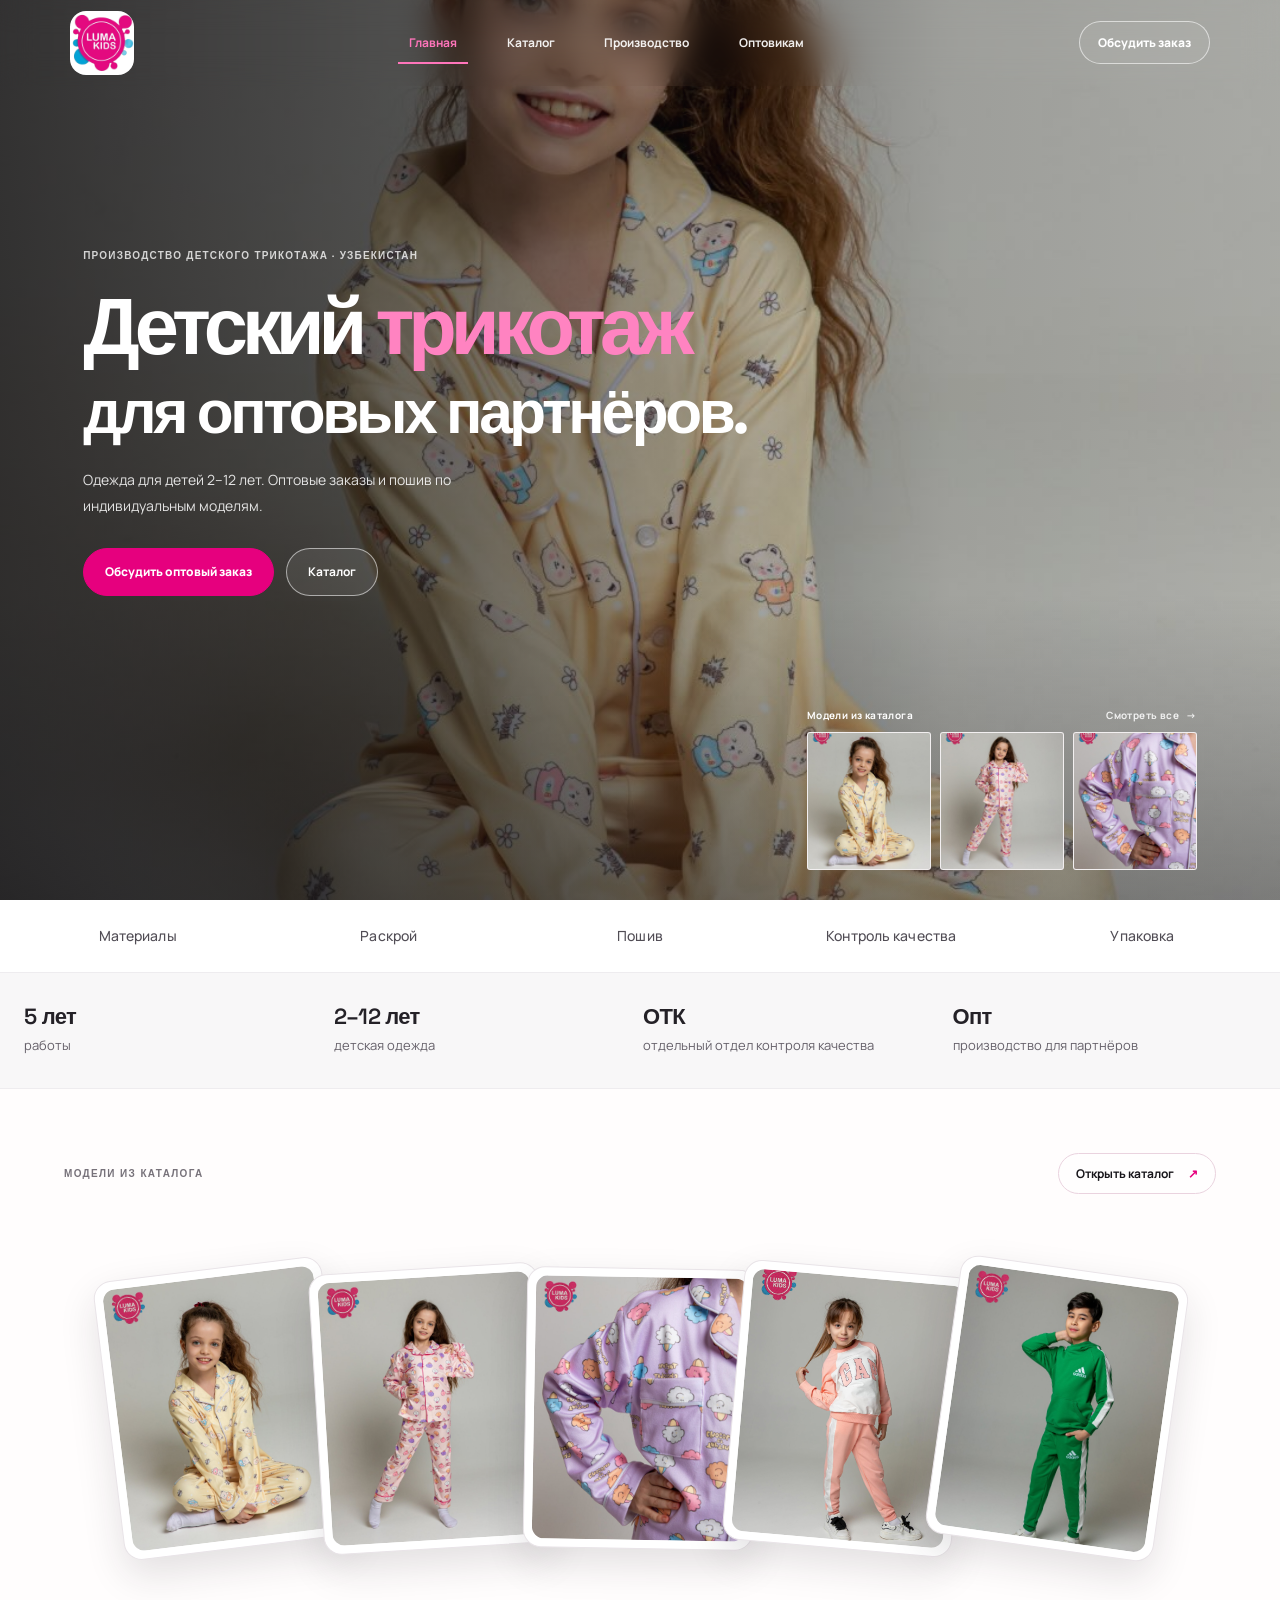
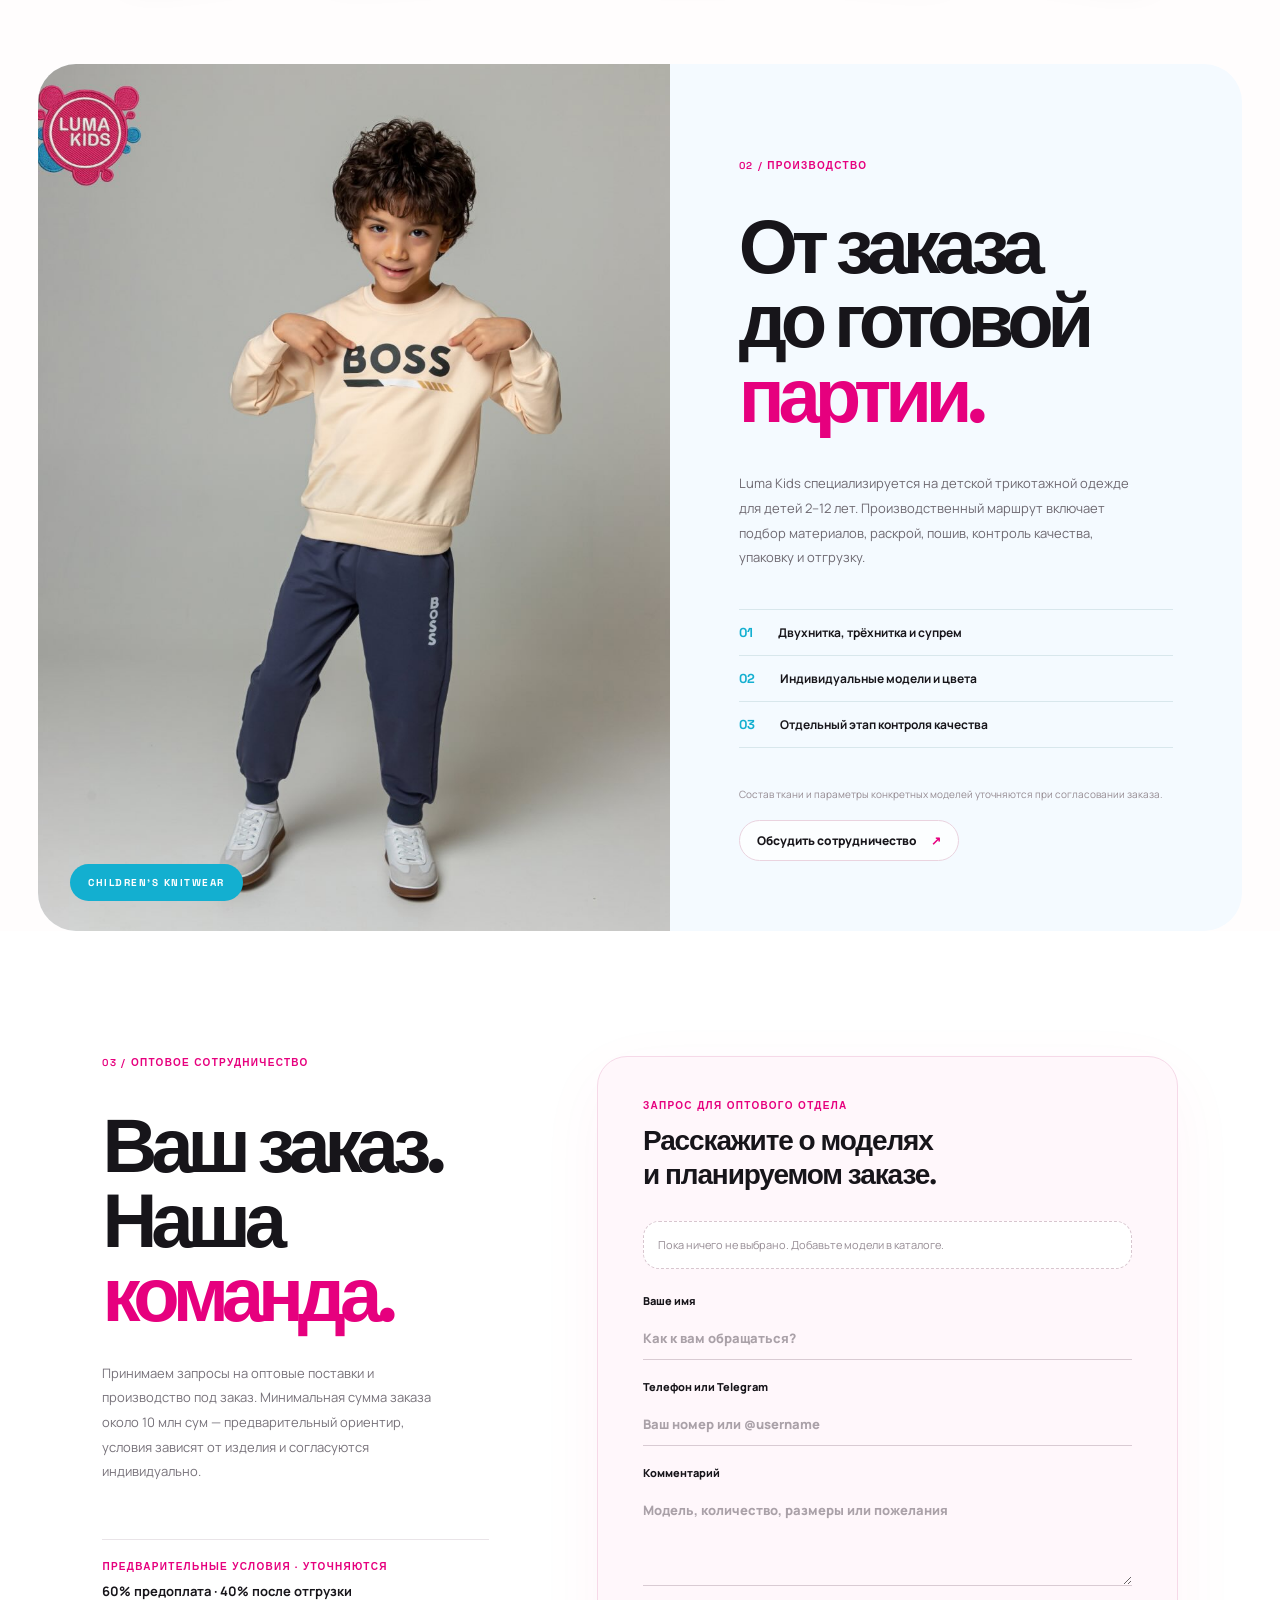
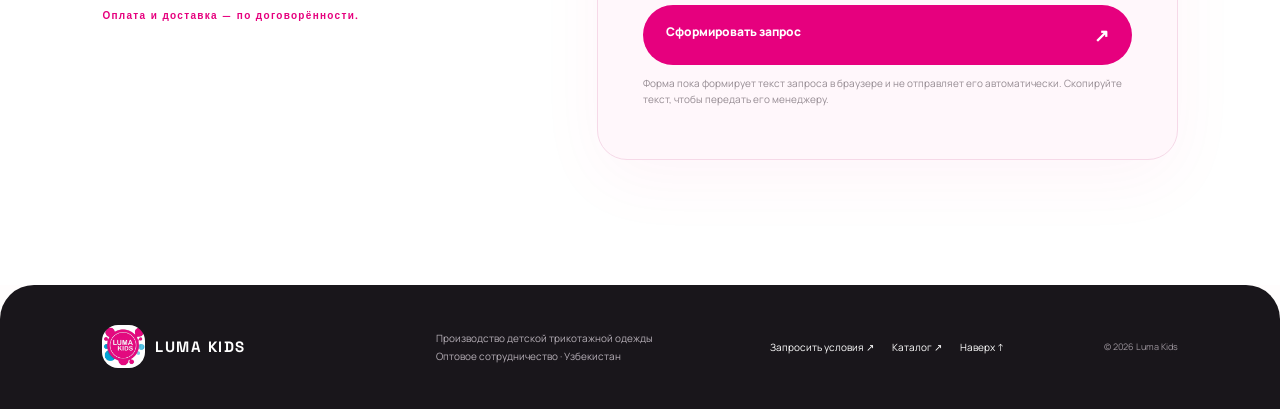
==== index.html @ 67473800 "commit" ====
<!doctype html>
<html lang="ru">
<head>
  <meta charset="utf-8">
  <meta name="viewport" content="width=device-width, initial-scale=1">
  <meta name="theme-color" content="#e6007e">
  <meta name="description" content="Luma Kids — производство детской трикотажной одежды для оптовых партнёров. Индивидуальные модели и цвета, каталог и запрос на сотрудничество.">
  <title>Luma Kids — производство детского трикотажа</title>
  <link rel="preconnect" href="https://fonts.googleapis.com"><link rel="preconnect" href="https://fonts.gstatic.com" crossorigin>
  <link href="https://fonts.googleapis.com/css2?family=Manrope:wght@400;500;600;700;800&family=Space+Grotesk:wght@400;500;600;700&display=swap" rel="stylesheet"><link rel="stylesheet" href="./css/styles.css">
</head>
<body class="home-page">
  <div class="scroll-progress" aria-hidden="true"></div>
  <header class="masthead" id="top"><a class="brand" href="#top"><img src="./public/images/logo.JPG" alt="Luma Kids"></a><nav class="nav" id="nav"><a href="./index.html" aria-current="page">Главная</a><a href="./catalog.html">Каталог</a><a href="#studio">Производство</a><a href="#wholesale">Оптовикам</a></nav><a class="header-cta" href="#wholesale">Обсудить заказ</a><button class="menu-toggle" aria-label="Открыть меню" aria-expanded="false"><i></i><i></i></button></header>
  <main>
    <section class="hero hero-fullscreen"><img class="hero-video-poster" src="./public/images/17861036598580539.jpg" alt="" aria-hidden="true"><video class="hero-video" muted loop playsinline preload="none" poster="./public/images/17861036598580539.jpg" aria-hidden="true" tabindex="-1"><source src="./public/videos/6460117-sd_960_540_25fps.mp4" type="video/mp4"></video><div class="hero-scrim" aria-hidden="true"></div><div class="hero-content"><div class="hero-copy"><p class="overline">ПРОИЗВОДСТВО ДЕТСКОГО ТРИКОТАЖА · УЗБЕКИСТАН</p><h1>Детский <em>трикотаж</em><br><span>для оптовых партнёров.</span></h1><p class="hero-description">Одежда для детей 2–12 лет. Оптовые заказы и пошив по индивидуальным моделям.</p><div class="hero-actions"><a class="hero-primary" href="#wholesale">Обсудить оптовый заказ</a><a class="hero-secondary" href="./catalog.html">Каталог</a></div></div><div class="hero-catalog-preview"><div class="hero-preview-heading"><span>Модели из каталога</span><a href="./catalog.html">Смотреть все <span aria-hidden="true">→</span></a></div><div class="hero-preview-images"><a href="./catalog.html" aria-label="Перейти в каталог моделей"><img src="./public/images/17861036598580539.jpg" alt="Детская пижама светлого цвета" fetchpriority="high" decoding="async"></a><a href="./catalog.html" aria-label="Перейти в каталог моделей"><img src="./public/images/17872721088487035.jpg" alt="Детская пижама розового цвета" loading="eager" decoding="async"></a><a href="./catalog.html" aria-label="Перейти в каталог моделей"><img src="./public/images/17860733421585008.jpg" alt="Детская одежда с цветным принтом" loading="eager" decoding="async"></a></div></div></div></section>
    <section class="process-strip" aria-label="Этапы производства"><div class="process-strip-inner"><span>Материалы</span><span>Раскрой</span><span>Пошив</span><span>Контроль качества</span><span>Упаковка</span></div></section>
    <section class="trust-strip" aria-label="О Luma Kids"><div class="trust-strip-inner"><div><strong>5 лет</strong><span>работы</span></div><div><strong>2–12 лет</strong><span>детская одежда</span></div><div><strong>ОТК</strong><span>отдельный отдел контроля качества</span></div><div><strong>Опт</strong><span>производство для партнёров</span></div></div></section>
    <section class="featured section featured-cards" id="featured" aria-label="Модели из каталога">
      <div class="featured-cards-header"><p class="eyebrow">МОДЕЛИ ИЗ КАТАЛОГА</p><a class="featured-catalog-link" href="./catalog.html">Открыть каталог <span aria-hidden="true">↗</span></a></div>
      <div class="featured-cards-stage" id="featuredCards"></div>
    </section>
    <section class="studio" id="studio"><div class="studio-image"><img src="./public/images/17855690934636164.jpg" alt="Пример детской одежды"><span>CHILDREN’S KNITWEAR</span></div><div class="studio-copy"><p class="eyebrow">02 / ПРОИЗВОДСТВО</p><h2>От заказа<br>до готовой<br><em>партии.</em></h2><p class="studio-text">Luma Kids специализируется на детской трикотажной одежде для детей 2–12 лет. Производственный маршрут включает подбор материалов, раскрой, пошив, контроль качества, упаковку и отгрузку.</p><div class="studio-points"><div><b>01</b><span>Двухнитка, трёхнитка и супрем</span></div><div><b>02</b><span>Индивидуальные модели и цвета</span></div><div><b>03</b><span>Отдельный этап контроля качества</span></div></div><p class="form-note">Состав ткани и параметры конкретных моделей уточняются при согласовании заказа.</p><a class="text-link" href="#wholesale">Обсудить сотрудничество <span>↗</span></a></div></section>
    <section class="wholesale section" id="wholesale"><div class="wholesale-intro"><p class="eyebrow">03 / ОПТОВОЕ СОТРУДНИЧЕСТВО</p><h2>Ваш заказ.<br>Наша<br><em>команда.</em></h2><p>Принимаем запросы на оптовые поставки и производство под заказ. Минимальная сумма заказа около 10 млн сум — предварительный ориентир, условия зависят от изделия и согласуются индивидуально.</p><div class="contact-note"><span>ПРЕДВАРИТЕЛЬНЫЕ УСЛОВИЯ · УТОЧНЯЮТСЯ</span><b>60% предоплата · 40% после отгрузки</b><span>Оплата и доставка — по договорённости.</span></div></div><form class="lead-form" id="leadForm"><div class="form-heading"><span>ЗАПРОС ДЛЯ ОПТОВОГО ОТДЕЛА</span><b>Расскажите о моделях<br>и планируемом заказе.</b></div><div class="selected-models" id="selectedModels"><p>Пока ничего не выбрано. Добавьте модели в каталоге.</p></div><label>Ваше имя<input name="name" placeholder="Как к вам обращаться?" required></label><label>Телефон или Telegram<input name="contact" placeholder="Ваш номер или @username" required></label><label>Комментарий<textarea name="message" rows="4" placeholder="Модель, количество, размеры или пожелания"></textarea></label><button class="submit-btn" type="submit">Сформировать запрос <span>↗</span></button><p class="form-note">Форма пока формирует текст запроса в браузере и не отправляет его автоматически. Скопируйте текст, чтобы передать его менеджеру.</p><div class="form-result" id="formResult" hidden></div></form></section>
  </main>
  <footer class="footer"><a class="footer-brand" href="#top"><img src="./public/images/logo.JPG" alt=""> LUMA KIDS</a><p>Производство детской трикотажной одежды<br>Оптовое сотрудничество · Узбекистан</p><div class="footer-links"><a href="#wholesale">Запросить условия ↗</a><a href="./catalog.html">Каталог ↗</a><a href="#top">Наверх ↑</a></div><small>© <span id="year"></span> Luma Kids</small></footer>
  <dialog class="product-dialog" id="productDialog"><button class="dialog-close" type="button" aria-label="Закрыть">×</button><div id="dialogContent"></div></dialog>
  <script src="./js/app.js"></script>
</body>
</html>
---- css/styles.css ----
@import url('https://fonts.googleapis.com/css2?family=Manrope:wght@400;500;600;700;800&family=Space+Grotesk:wght@400;500;600;700&display=swap');
:root{--pink:#e6007e;--pink-soft:#ffe5f2;--blue:#13afd0;--blue-soft:#dff7fc;--ink:#17151a;--paper:#fffdfd;--muted:#77727a;--line:#e9e4e8;--display:'Space Grotesk',sans-serif;--body:'Manrope',sans-serif}
*{box-sizing:border-box}html{scroll-behavior:smooth;scroll-padding-top:90px}body{margin:0;background:var(--paper);color:var(--ink);font-family:var(--body);-webkit-font-smoothing:antialiased}a{color:inherit;text-decoration:none}img{display:block;width:100%;height:100%;object-fit:cover}button,input,select,textarea{font:inherit}.masthead{height:86px;padding:0 5.5%;display:flex;align-items:center;justify-content:space-between;border-bottom:1px solid var(--line);gap:26px;background:#fff;position:relative;z-index:10}.brand img{width:70px;height:70px;object-fit:contain}.masthead-note,.eyebrow,.overline,.hero-index,.collection-foot,.form-heading>span,.contact-note span{font:600 10px var(--display);letter-spacing:.13em}.masthead-note{color:var(--muted)}.nav{display:flex;gap:30px;font-size:12px;font-weight:700}.nav a:hover,.footer-links a:hover{color:var(--pink)}.header-cta{font-size:12px;font-weight:800;border-bottom:2px solid var(--pink);padding:12px 0}.header-cta span{color:var(--pink);margin-left:16px}.menu-toggle{display:none;background:none;border:0}.hero{min-height:660px;display:grid;grid-template-columns:.9fr 1.1fr;padding-left:8%;overflow:hidden;background:linear-gradient(110deg,#fff 0 52%,#fff3f9 52%)}.hero-copy{padding:76px 30px 36px 0;display:flex;flex-direction:column;justify-content:center;position:relative;z-index:1}.overline{color:var(--muted);display:flex;align-items:center;gap:10px}.overline span{width:8px;height:8px;background:var(--blue);border-radius:50%}.hero h1{font:700 clamp(54px,6.5vw,94px)/.94 var(--display);letter-spacing:-.085em;margin:35px 0 30px}.hero h1 em,.collection-heading h2 em,.studio-copy h2 em,.wholesale-intro h2 em{font-style:normal;color:var(--pink)}.pink-dot{color:var(--blue)}.hero-bottom{display:flex;align-items:center;gap:30px;max-width:400px}.hero-bottom p{font-size:14px;line-height:1.8;color:#66606a;margin:0}.round-link{width:48px;height:48px;flex:0 0 48px;border-radius:50%;background:var(--blue);color:white;display:grid;place-items:center;font-size:24px}.hero-index{margin-top:58px;display:flex;gap:15px;align-items:center;color:#969099}.hero-index b{font:700 24px var(--display);color:var(--pink)}.hero-visual{position:relative;min-height:660px;background:var(--pink-soft)}.hero-photo{position:absolute;overflow:hidden}.main-photo{inset:0 12% 0 10%;clip-path:polygon(10% 0,100% 0,100% 100%,0 100%,0 16%)}.main-photo img{object-position:center}.small-photo{width:34%;height:39%;right:0;bottom:8%;border:9px solid white;box-shadow:0 16px 45px #7e456222}.small-photo img{object-position:center}.blue-stamp{position:absolute;top:10%;left:0;width:122px;height:122px;border-radius:50%;background:var(--blue);color:white;display:flex;flex-direction:column;align-items:center;justify-content:center;transform:rotate(-12deg);box-shadow:0 10px 30px #0e9bb52b}.blue-stamp span{font:700 9px var(--display);letter-spacing:.1em;text-align:center}.blue-stamp b{font:700 25px var(--display);margin-top:4px}.vertical-note{position:absolute;right:4%;top:10%;writing-mode:vertical-rl;font:600 9px var(--display);letter-spacing:.2em;color:#9a7187}.ticker{overflow:hidden;background:var(--pink);color:white;padding:17px 0;white-space:nowrap}.ticker div{font:700 12px var(--display);letter-spacing:.18em;text-align:center}.ticker b{color:#8eeaff;margin:0 30px}.section{padding:115px 8%}.section-top{display:flex;justify-content:space-between;align-items:start}.eyebrow{color:var(--pink);margin:0}.section-aside{font-size:12px;line-height:1.7;color:var(--muted);margin:0}.collection-heading{display:flex;justify-content:space-between;align-items:end;margin:42px 0 45px}.collection-heading h2,.studio-copy h2,.wholesale-intro h2{font:700 clamp(48px,6vw,76px)/.98 var(--display);letter-spacing:-.08em;margin:0}.collection-heading>p{max-width:290px;font-size:13px;line-height:1.8;color:var(--muted);margin:0 8% 5px 20px}.product-grid{display:grid;grid-template-columns:repeat(3,1fr);gap:18px}.product-card{position:relative;min-width:0}.product-image{height:390px;background:#f5edf2;overflow:hidden;position:relative}.product-card:nth-child(3n+2) .product-image{background:var(--blue-soft)}.product-card:nth-child(3n) .product-image{background:var(--pink-soft)}.product-image img{transition:transform .7s cubic-bezier(.2,.7,.2,1)}.product-card:hover .product-image img{transform:scale(1.045)}.product-number{position:absolute;top:14px;left:15px;background:white;padding:7px 10px;font:700 10px var(--display)}.product-title{display:flex;justify-content:space-between;align-items:center;padding:15px 0;border-bottom:1px solid var(--line);font-size:13px;font-weight:700}.product-title span{color:var(--pink);font-size:18px}.collection-foot{display:flex;justify-content:space-between;align-items:center;color:#8c858d;margin-top:30px}.collection-foot a{color:var(--ink);border-bottom:1px solid var(--pink);padding-bottom:7px}.collection-foot b{color:var(--pink);margin-left:15px}.studio{display:grid;grid-template-columns:1.05fr .95fr;background:#f4faff;min-height:600px}.studio-image{position:relative;min-height:600px}.studio-image img{position:absolute;inset:0}.studio-image span{position:absolute;bottom:30px;left:32px;background:var(--blue);color:white;padding:12px 18px;font:700 10px var(--display);letter-spacing:.15em}.studio-copy{padding:95px 12% 70px 12%;display:flex;flex-direction:column;align-items:flex-start}.studio-copy h2{margin:38px 0 25px}.studio-text{font-size:13px;line-height:1.9;color:#6e6971;max-width:400px}.studio-points{width:100%;margin:26px 0 28px;border-top:1px solid #d8e7ec}.studio-points div{display:flex;gap:25px;padding:14px 0;border-bottom:1px solid #d8e7ec;font-size:12px;font-weight:700}.studio-points b{color:var(--blue);font:700 13px var(--display)}.text-link{font-size:12px;font-weight:800;border-bottom:2px solid var(--pink);padding-bottom:10px}.text-link span{color:var(--pink);margin-left:20px}.wholesale{display:grid;grid-template-columns:.8fr 1.2fr;gap:10%;background:#fff;padding-top:125px;padding-bottom:125px}.wholesale-intro h2{margin:40px 0 28px}.wholesale-intro>p:not(.eyebrow){font-size:13px;line-height:1.9;color:var(--muted);max-width:340px}.contact-note{margin-top:55px;padding-top:20px;border-top:1px solid var(--line);display:flex;flex-direction:column;gap:9px}.contact-note span{color:var(--pink)}.contact-note b{font-size:13px}.lead-form{background:#fff7fb;border:1px solid #f6d9e8;padding:42px 45px}.form-heading{display:flex;flex-direction:column;gap:12px;margin-bottom:30px}.form-heading>span{color:var(--pink)}.form-heading>b{font:700 28px/1.2 var(--display);letter-spacing:-.04em}.lead-form label{display:flex;flex-direction:column;gap:9px;font-size:11px;font-weight:800;margin-bottom:19px}.lead-form input,.lead-form select,.lead-form textarea{width:100%;border:0;border-bottom:1px solid #d9cbd3;background:transparent;padding:12px 0;color:var(--ink);outline:none;font-size:13px;border-radius:0}.lead-form input:focus,.lead-form select:focus,.lead-form textarea:focus{border-color:var(--pink)}.lead-form input::placeholder,.lead-form textarea::placeholder{color:#aaa1a8}.form-row{display:grid;grid-template-columns:1fr 1fr;gap:25px}.submit-btn{width:100%;border:0;background:var(--pink);color:white;padding:17px 20px;display:flex;justify-content:space-between;font-size:12px;font-weight:800;cursor:pointer;margin-top:5px;transition:background .2s}.submit-btn:hover{background:#bd0068}.submit-btn span{font-size:18px}.form-note{font-size:10px;color:#958b92;line-height:1.6}.form-result{padding:16px;background:var(--blue-soft);font-size:12px;line-height:1.6;margin-top:15px}.form-result a{font-weight:800;color:#087e98}.footer{padding:34px 8%;background:#19161b;color:white;display:grid;grid-template-columns:1fr 1fr 1fr auto;gap:25px;align-items:center}.footer-brand{display:flex;align-items:center;gap:10px;font:700 15px var(--display);letter-spacing:.1em}.footer-brand img{width:43px;height:43px;object-fit:contain;border-radius:50%}.footer>p{font-size:10px;line-height:1.8;color:#b6afb7}.footer-links{display:flex;gap:18px;font-size:10px}.footer small{font-size:9px;color:#9c959d}.menu-toggle{border:0;background:none}.menu-toggle i{display:block;width:24px;height:2px;background:var(--ink);margin:6px}
@media(max-width:900px){.masthead{padding:0 4%;height:76px}.masthead-note{display:none}.nav{gap:18px}.hero{padding-left:5%;grid-template-columns:.95fr 1.05fr;min-height:570px}.hero-visual{min-height:570px}.hero h1{font-size:clamp(48px,7vw,70px)}.section{padding:85px 5%}.product-image{height:320px}.studio-copy{padding:75px 8%}.wholesale{gap:5%}.lead-form{padding:32px}.footer{padding-inline:5%}}
@media(max-width:650px){.masthead{height:70px;padding:0 20px}.brand img{width:58px;height:58px}.header-cta{font-size:10px;margin-left:auto}.menu-toggle{display:block;padding:8px}.nav{display:none;position:absolute;top:70px;left:0;right:0;background:white;padding:22px;flex-direction:column;gap:20px;border-bottom:1px solid var(--line)}.nav.open{display:flex}.hero{display:flex;flex-direction:column;padding:42px 0 0;background:linear-gradient(180deg,#fff 0 48%,#fff3f9 48%);min-height:0}.hero-copy{padding:0 23px 30px}.hero h1{font-size:clamp(55px,15vw,78px);margin:28px 0 22px}.hero-bottom p{font-size:12px}.hero-index{margin-top:35px}.hero-visual{width:100%;min-height:430px}.main-photo{inset:0 13% 0 8%}.small-photo{height:37%;width:37%;border-width:6px}.blue-stamp{width:92px;height:92px;top:7%;left:3%}.blue-stamp span{font-size:7px}.blue-stamp b{font-size:20px}.ticker{padding:14px 0}.ticker div{font-size:10px}.section{padding:72px 22px}.section-top{gap:20px}.section-aside{font-size:10px}.collection-heading{display:block;margin:30px 0}.collection-heading h2,.studio-copy h2,.wholesale-intro h2{font-size:55px}.collection-heading>p{margin:18px 0 0}.product-grid{grid-template-columns:1fr 1fr;gap:22px 12px}.product-image{height:260px}.product-title{font-size:11px}.studio{grid-template-columns:1fr}.studio-image{min-height:390px}.studio-copy{padding:60px 24px}.wholesale{grid-template-columns:1fr;gap:40px;padding-top:75px;padding-bottom:75px}.wholesale-intro h2{margin:28px 0 20px}.contact-note{margin-top:30px}.lead-form{padding:28px 22px}.form-row{grid-template-columns:1fr;gap:0}.footer{grid-template-columns:1fr 1fr;padding:28px 22px;gap:18px}.footer-links{flex-direction:column;gap:10px}.footer small{justify-self:end;align-self:end}}
@media(max-width:390px){.header-cta{display:none}.product-image{height:220px}.section-aside{max-width:140px}.footer{grid-template-columns:1fr}.footer small{justify-self:start}}


/* Luma Kids polish: softer shapes, motion and tactile interactions */
:root {
  --radius-sm: 14px;
  --radius-md: 22px;
  --radius-lg: 34px;
  --ease-out: cubic-bezier(.2,.75,.25,1);
}
html { scroll-behavior: smooth; }
body { overflow-x: hidden; }
.scroll-progress {
  position: fixed; inset: 0 auto auto 0; height: 3px; width: 0;
  background: linear-gradient(90deg, var(--pink), var(--blue));
  z-index: 1000; pointer-events: none;
}
.brand img, .footer-brand img { border-radius: 16px; }
.header-cta { border-radius: 999px; padding: 13px 19px; border: 1px solid #f3c6dc; transition: .3s var(--ease-out); }
.header-cta:hover { color: white; background: var(--pink); border-color: var(--pink); transform: translateY(-3px); box-shadow: 0 10px 24px #e6007e25; }
.hero-visual { border-radius: 0 0 0 46px; overflow: hidden; }
.main-photo { border-radius: 36px 0 0 36px; overflow: hidden; clip-path: none; }
.small-photo { border-radius: 26px; }
.blue-stamp { border: 7px solid rgba(255,255,255,.75); }
.round-link { transition: transform .35s var(--ease-out), box-shadow .35s; }
.round-link:hover { transform: translateY(-5px) rotate(-12deg); box-shadow: 0 12px 24px #13afd044; }
.ticker { border-radius: 0 0 26px 26px; }
.product-image { border-radius: 24px; overflow: hidden; }
.product-card { transition: transform .4s var(--ease-out); }
.product-card:hover { transform: translateY(-8px); }
.product-number { border-radius: 999px; }
.product-title { transition: color .25s; }
.product-card:hover .product-title { color: var(--pink); }
.product-title span { display: inline-grid; place-items: center; width: 34px; height: 34px; border-radius: 50%; background: var(--pink-soft); transition: transform .3s, background .3s, color .3s; }
.product-card:hover .product-title span { transform: rotate(45deg); background: var(--pink); color: white; }
.studio { border-radius: 38px; overflow: hidden; margin: 0 3%; }
.studio-image { overflow: hidden; }
.studio-image img { transition: transform .9s var(--ease-out); }
.studio:hover .studio-image img { transform: scale(1.035); }
.studio-image span { border-radius: 999px; }
.text-link { transition: color .25s, padding .25s; }
.text-link:hover { color: var(--pink); padding-left: 7px; }
.lead-form { border-radius: 30px; box-shadow: 0 20px 70px #e6007e0b; transition: box-shadow .35s, transform .35s; }
.lead-form:focus-within { box-shadow: 0 24px 70px #e6007e17; transform: translateY(-3px); }
.lead-form input, .lead-form select, .lead-form textarea { transition: border-color .25s, padding .25s; }
.lead-form input:focus, .lead-form select:focus, .lead-form textarea:focus { padding-left: 9px; }
.submit-btn { border-radius: 999px; padding: 18px 23px; transition: transform .3s var(--ease-out), box-shadow .3s, background .25s; }
.submit-btn:hover { transform: translateY(-3px); box-shadow: 0 13px 28px #e6007e35; }
.submit-btn:active { transform: scale(.985); }
.form-result { border-radius: 18px; }
.copy-request { border: 0; background: var(--blue); color: white; border-radius: 999px; padding: 10px 15px; cursor: pointer; }
.footer { border-radius: 34px 34px 0 0; }
.footer-links a { transition: transform .25s, color .25s; }
.footer-links a:hover { transform: translateY(-2px); }
a, button, select { -webkit-tap-highlight-color: transparent; }
a:focus-visible, button:focus-visible, input:focus-visible, select:focus-visible, textarea:focus-visible { outline: 3px solid #13afd066; outline-offset: 3px; }
.reveal { opacity: 0; transform: translateY(24px); transition: opacity .75s var(--ease-out), transform .75s var(--ease-out); }
.reveal.is-visible { opacity: 1; transform: translateY(0); }
@media (prefers-reduced-motion: reduce) {
  *, *::before, *::after { scroll-behavior: auto !important; animation-duration: .01ms !important; transition-duration: .01ms !important; }
  .reveal { opacity: 1; transform: none; }
}
@media(max-width:650px) {
  .hero-visual { border-radius: 0 0 0 28px; }
  .main-photo { border-radius: 24px 0 0 24px; }
  .product-image { border-radius: 19px; }
  .studio { margin: 0 12px; border-radius: 26px; }
  .lead-form { border-radius: 23px; }
  .footer { border-radius: 25px 25px 0 0; }
}


/* Fixed navigation and continuous newsroom-style ticker */
html { scroll-padding-top: 104px; }
body { padding-top: 86px; }
.masthead {
  position: fixed;
  top: 0; left: 0; right: 0;
  width: 100%;
  z-index: 100;
  background: rgba(255,255,255,.94);
  -webkit-backdrop-filter: blur(16px);
  backdrop-filter: blur(16px);
  box-shadow: 0 8px 28px rgba(30,18,28,.045);
  transition: height .25s ease, box-shadow .25s ease;
}
.masthead.is-scrolled {
  height: 72px;
  box-shadow: 0 10px 30px rgba(30,18,28,.09);
}
.ticker {
  overflow: hidden;
  position: relative;
  white-space: nowrap;
  border-radius: 0 0 26px 26px;
}
.ticker-track {
  display: flex;
  width: max-content;
  will-change: transform;
  animation: ticker-marquee 28s linear infinite;
  animation-duration: var(--ticker-duration, 28s);
  animation-name: ticker-marquee;
}
.ticker-group {
  flex: 0 0 auto;
  white-space: nowrap;
  padding: 0;
  font: 700 12px var(--display);
  letter-spacing: .18em;
}
.ticker-group b { color: #8eeaff; margin: 0 30px; }
@keyframes ticker-marquee {
  from { transform: translateX(0); }
  to { transform: translateX(var(--ticker-shift, -50%)); }
}
@media (max-width:650px) {
  body { padding-top: 70px; }
  html { scroll-padding-top: 84px; }
  .masthead { height: 70px; }
  .masthead.is-scrolled { height: 64px; }
  .ticker { border-radius: 0 0 20px 20px; }
  .ticker-track { animation-duration: var(--ticker-duration, 22s); }
  .ticker-group { font-size: 10px; }
}
@media (prefers-reduced-motion: reduce) {
  .ticker-track { animation: none; }
}

/* Catalog, model selection and request preview */
.catalog-tools { display:grid; grid-template-columns:1.5fr 1fr 1fr; gap:14px; margin:0 0 20px; padding:18px; background:#f7fbfc; border:1px solid #e2f0f3; border-radius:22px; }
.catalog-tools label { display:flex; flex-direction:column; gap:8px; font-size:10px; font-weight:800; letter-spacing:.08em; text-transform:uppercase; color:#726b74; }
.catalog-tools input,.catalog-tools select { width:100%; padding:13px 14px; border:1px solid #dbe5e8; border-radius:12px; background:#fff; color:var(--ink); outline:none; font-size:13px; text-transform:none; letter-spacing:0; }
.catalog-tools input:focus,.catalog-tools select:focus { border-color:var(--blue); box-shadow:0 0 0 3px #13afd01f; }
.catalog-meta { display:flex; justify-content:space-between; margin:0 0 18px; color:var(--muted); font-size:11px; }
.catalog-meta span:first-child { color:var(--pink); font-weight:800; }
.product-image { width:100%; border:0; padding:0; cursor:pointer; }
.product-image .selected-mark { position:absolute; right:14px; top:14px; display:grid; place-items:center; width:31px; height:31px; border-radius:50%; background:#fff; color:var(--pink); font-size:18px; font-weight:800; box-shadow:0 6px 18px #3212261a; }
.product-card.is-selected .product-image { outline:3px solid var(--pink); outline-offset:3px; }
.product-title { align-items:flex-start; gap:10px; }
.product-title > span { display:flex; flex-direction:column; gap:5px; min-width:0; }
.product-title b { font-size:13px; }
.product-title small { color:var(--muted); font-size:10px; font-weight:500; }
.select-btn { border:1px solid #efb7d3; background:#fff; border-radius:999px; padding:8px 11px; color:var(--pink); cursor:pointer; font-size:10px; font-weight:800; white-space:nowrap; }
.product-card.is-selected .select-btn { background:var(--pink); color:#fff; }
.empty-state { padding:55px 20px; border:1px dashed #e6c8d8; border-radius:20px; text-align:center; color:var(--muted); font-size:13px; }
.selected-models { margin:0 0 24px; padding:14px; border:1px dashed #d8c6cf; border-radius:16px; background:#fff; }
.selected-models p { margin:0; color:#968c94; font-size:11px; line-height:1.6; }
.selected-model { display:flex; justify-content:space-between; align-items:center; gap:10px; padding:8px 0; border-bottom:1px solid var(--line); font-size:12px; font-weight:700; }
.selected-model:last-child { border-bottom:0; padding-bottom:0; }
.selected-model small { color:var(--pink); font:700 10px var(--display); margin-left:5px; }
.selected-model button { width:24px; height:24px; border:0; border-radius:50%; background:var(--pink-soft); color:var(--pink); cursor:pointer; font-size:18px; line-height:1; }
.contact-note a { color:var(--pink); font-size:12px; font-weight:800; }
.product-dialog { width:min(920px,calc(100% - 32px)); padding:0; border:0; border-radius:28px; overflow:hidden; background:#fff; box-shadow:0 28px 100px #1b101c35; }
.product-dialog::backdrop { background:#21152299; backdrop-filter:blur(4px); }
.dialog-close { position:absolute; z-index:2; right:16px; top:14px; width:38px; height:38px; border:0; border-radius:50%; background:#fff; color:var(--ink); cursor:pointer; font-size:27px; line-height:1; box-shadow:0 4px 15px #24142418; }
.dialog-product { display:grid; grid-template-columns:1fr 1fr; min-height:500px; }
.dialog-product > img { min-height:500px; object-fit:cover; }
.dialog-copy { display:flex; flex-direction:column; align-items:flex-start; padding:54px 46px 42px; }
.dialog-copy h2 { margin:22px 0 14px; font:700 clamp(32px,4vw,52px)/.98 var(--display); letter-spacing:-.06em; }
.dialog-copy > p { color:var(--muted); font-size:13px; line-height:1.7; }
.dialog-copy dl { width:100%; margin:20px 0 30px; }
.dialog-copy dl div { display:flex; justify-content:space-between; gap:20px; padding:13px 0; border-top:1px solid var(--line); font-size:11px; }
.dialog-copy dt { color:var(--muted); }.dialog-copy dd { margin:0; text-align:right; font-weight:800; }
.dialog-select { margin-top:auto; }
@media(max-width:650px) { .catalog-tools { grid-template-columns:1fr; padding:14px; gap:11px; }.catalog-meta { font-size:10px; gap:12px; }.product-title { display:block; }.product-title > span { margin-bottom:10px; }.select-btn { width:100%; }.dialog-product { grid-template-columns:1fr; }.dialog-product > img { min-height:320px; max-height:420px; }.dialog-copy { padding:34px 24px 28px; }.dialog-copy h2 { font-size:39px; }.dialog-select { width:100%; }.product-dialog { border-radius:22px; } }

/* Dedicated catalog page and balanced product cards */
.catalog-page main { background:#fffdfd; }
.catalog-hero { display:grid; grid-template-columns:minmax(280px,.8fr) minmax(420px,1.2fr); align-items:end; gap:7%; padding-top:62px; padding-bottom:46px; background:linear-gradient(120deg,#fff 0 62%,#fff3f9 62%); }
.catalog-intro h1 { margin:22px 0 14px; font:700 clamp(48px,6vw,78px)/.94 var(--display); letter-spacing:-.08em; }
.catalog-intro h1 em { color:var(--pink); font-style:normal; }
.catalog-intro > p:last-child { max-width:390px; margin:0; color:var(--muted); font-size:13px; line-height:1.7; }
.catalog-hero .catalog-tools { margin:0; align-self:end; }
.catalog-results { padding-top:34px; }
.catalog-results .product-grid { grid-template-columns:repeat(3,minmax(0,1fr)); gap:32px 20px; }
.catalog-results .product-image { height:440px; }
.catalog-results .product-title { min-height:80px; }
.catalog-results .product-title b { line-height:1.35; }
.catalog-results .product-title small { line-height:1.35; }
.product-card:nth-child(1) .product-image img { object-position:50% 42%; }
.product-card:nth-child(2) .product-image img { object-position:50% 44%; }
.product-card:nth-child(3) .product-image img { object-position:50% 42%; }
.product-card:nth-child(4) .product-image img { object-position:50% 58%; }
.product-card:nth-child(5) .product-image img { object-position:50% 45%; }
.product-card:nth-child(6) .product-image img { object-position:50% 48%; }
.product-title > span { width:auto; height:auto; border-radius:0; background:transparent; color:inherit; transition:none; }
.product-card:hover .product-title > span { transform:none; background:transparent; color:inherit; }
.catalog-selection-bar { position:sticky; bottom:18px; z-index:5; display:flex; justify-content:space-between; align-items:center; gap:22px; max-width:620px; margin:42px auto 0; padding:12px 14px 12px 20px; border:1px solid #f0c7dc; border-radius:999px; background:#fff; box-shadow:0 14px 38px #3010231a; font-size:12px; font-weight:800; }
.catalog-selection-bar .submit-btn { width:auto; margin:0; padding:12px 18px; text-decoration:none; }
.featured-grid .product-image { height:360px; }
.featured-grid .product-title { min-height:70px; }
@media(max-width:900px) { .catalog-hero { grid-template-columns:1fr; gap:30px; padding-top:48px; }.catalog-intro > p:last-child { max-width:560px; }.catalog-results .product-image { height:350px; } }
@media(max-width:650px) { .catalog-hero { padding-top:36px; padding-bottom:28px; background:linear-gradient(180deg,#fff 0 72%,#fff3f9 72%); }.catalog-intro h1 { font-size:54px; }.catalog-hero .catalog-tools { margin-top:3px; }.catalog-results { padding-top:30px; }.catalog-results .product-grid { grid-template-columns:repeat(2,minmax(0,1fr)); gap:26px 12px; }.catalog-results .product-image { height:270px; }.catalog-results .product-title { min-height:140px; }.catalog-results .product-title b { display:block; font-size:12px; }.catalog-results .product-title small { display:block; font-size:10px; }.catalog-selection-bar { align-items:stretch; flex-direction:column; gap:10px; bottom:10px; border-radius:20px; padding:13px; }.catalog-selection-bar .submit-btn { width:100%; justify-content:space-between; }.featured-grid .product-image { height:260px; } }
/* Keep the current page visible in the main navigation. */
.nav a[aria-current="page"]{color:var(--pink);position:relative}
.nav a[aria-current="page"]::after{content:"";position:absolute;left:0;right:0;bottom:-8px;height:2px;background:var(--pink)}
.main-photo .hero-video{position:absolute;inset:0;z-index:1;width:100%;height:100%;object-fit:cover;object-position:center;}

/* Refined home hero: clean split layout and a single clear video focus. */
.hero{min-height:0;grid-template-columns:minmax(0,.92fr) minmax(0,1.08fr);align-items:center;gap:clamp(36px,5vw,78px);padding:clamp(48px,6vw,86px) 6.5%;background:linear-gradient(115deg,#fff 0%,#fff 54%,#fff5fa 54%,#fff5fa 100%)}
.hero-copy{padding:20px 0;max-width:590px}
.hero .overline{font-size:10px;letter-spacing:.11em;line-height:1.6}
.hero h1{margin:26px 0 22px;font-size:clamp(54px,5.4vw,78px);line-height:.98;letter-spacing:-.075em}
.hero h1 em{font-style:normal;color:var(--pink)}
.hero-bottom{max-width:430px}
.hero-bottom p{font-size:14px;line-height:1.85;color:#68616a}
.hero-actions{display:flex;align-items:center;gap:24px;margin-top:30px}
.hero-primary{display:inline-flex;align-items:center;gap:30px;padding:16px 20px;background:var(--pink);color:#fff;font-size:12px;font-weight:800;transition:background .2s,transform .2s}
.hero-primary:hover{background:#bd0068;transform:translateY(-2px)}
.hero-primary span{font-size:17px}
.hero-secondary{font-size:12px;font-weight:800;border-bottom:1px solid #c9c0c7;padding:0 0 7px;transition:color .2s,border-color .2s}
.hero-secondary:hover{color:var(--pink);border-color:var(--pink)}
.hero-details{display:flex;align-items:center;gap:13px;margin-top:38px;color:#807981;font:700 9px var(--display);letter-spacing:.1em}
.hero-details i{width:4px;height:4px;border-radius:50%;background:var(--blue)}
.hero-visual{min-height:0;height:clamp(400px,42vw,590px);background:transparent}
.hero-photo.main-photo{inset:0;clip-path:none;border-radius:6px 90px 6px 6px;background:#f4eaf0;box-shadow:0 28px 70px #3d263015}
.main-photo img{object-position:center}
.main-photo .hero-video{z-index:1}
.main-photo .hero-video{filter:brightness(1.1) saturate(.98)}
.main-photo::after{content:"";position:absolute;inset:58% 0 0;z-index:2;pointer-events:none;background:linear-gradient(180deg,transparent,rgba(20,16,20,.3))}
.hero-video-caption{position:absolute;z-index:3;left:22px;bottom:22px;color:#fff;font:700 9px var(--display);letter-spacing:.14em}
.hero-audience{display:block;white-space:nowrap;font-size:.58em;line-height:1.25;letter-spacing:-.045em;color:var(--ink)}
.hero-photo.main-photo{border-radius:22px;}
.process-strip{display:flex;justify-content:center;align-items:center;gap:clamp(12px,2.2vw,34px);padding:23px 6.5%;background:#fff;border-bottom:1px solid var(--line);color:#5e5961;font-size:11px;font-weight:700}
.process-strip i{width:4px;height:4px;flex:0 0 4px;border-radius:50%;background:var(--pink)}
.trust-strip{display:grid;grid-template-columns:repeat(4,minmax(0,1fr));padding:28px 6.5% 32px;background:#faf8fa;border-bottom:1px solid var(--line)}
.trust-strip>div{display:flex;flex-direction:column;gap:6px;min-height:54px;padding:2px 22px;border-right:1px solid var(--line)}
.trust-strip>div:first-child{padding-left:0}.trust-strip>div:last-child{border-right:0}
.trust-strip strong{font:700 17px var(--display);letter-spacing:-.03em;color:var(--ink)}
.trust-strip span{font-size:10px;line-height:1.5;color:var(--muted)}
@media(max-width:900px){.hero{grid-template-columns:minmax(0,.95fr) minmax(0,1.05fr);gap:28px;padding-inline:5%}.hero h1{font-size:clamp(48px,6vw,64px)}.hero-visual{height:clamp(370px,53vw,500px)}.hero-details{font-size:8px;gap:9px}}
@media(max-width:650px){.hero{display:flex;flex-direction:column;align-items:stretch;gap:30px;padding:42px 22px 34px;background:linear-gradient(180deg,#fff 0%,#fff 58%,#fff5fa 58%,#fff5fa 100%)}.hero-copy{padding:0;max-width:none}.hero .overline{font-size:9px}.hero h1{font-size:clamp(49px,12vw,68px);margin:24px 0 18px;line-height:.98}.hero-audience{font-size:.52em}.hero-bottom{max-width:500px}.hero-bottom p{font-size:13px}.hero-actions{margin-top:23px;gap:18px;flex-wrap:wrap}.hero-primary{padding:15px 17px}.hero-visual{width:100%;height:auto;aspect-ratio:1.22;min-height:0}.hero-photo.main-photo{inset:0;border-radius:18px}.hero-video-caption{left:16px;bottom:16px;font-size:8px}.process-strip{justify-content:flex-start;flex-wrap:wrap;gap:10px 12px;padding:19px 22px;font-size:10px}.process-strip i{width:3px;height:3px;flex-basis:3px}.trust-strip{grid-template-columns:repeat(2,minmax(0,1fr));padding:20px 22px}.trust-strip>div{padding:12px 14px;border-right:0;border-bottom:1px solid var(--line)}.trust-strip>div:nth-child(odd){padding-left:0;border-right:1px solid var(--line)}.trust-strip>div:nth-child(even){padding-right:0}.trust-strip>div:nth-child(n+3){border-bottom:0}.trust-strip>div:last-child{border-right:0}}
@media(prefers-reduced-motion:reduce){.hero-primary,.hero-secondary{transition:none}.hero-primary:hover{transform:none}}

/* Minimal B2B header and hero. */
.masthead{height:80px;padding-inline:clamp(22px,5.5vw,84px);gap:clamp(18px,2.5vw,36px)}
.brand img{width:64px;height:64px}
.nav{gap:clamp(16px,2vw,30px);font-size:12px;white-space:nowrap}
.header-cta{display:inline-flex;align-items:center;justify-content:center;white-space:nowrap;border:1px solid #edd6e2;border-radius:999px;padding:12px 18px;transition:background .2s,border-color .2s,color .2s}
.header-cta:hover{background:#fff5fa;border-color:#e8b5ce;color:var(--pink)}
.nav a[aria-current="page"]::after{bottom:-7px}
.hero{min-height:0;grid-template-columns:minmax(0,.94fr) minmax(0,1.06fr);align-items:center;gap:clamp(34px,5vw,76px);padding:clamp(56px,7vw,100px) clamp(24px,6.5vw,100px);background:#fff}
.hero-copy{max-width:650px;padding:0}
.hero .overline{display:block;margin:0 0 24px;color:#77727a;font:600 10px/1.6 var(--display);letter-spacing:.12em}
.hero h1{max-width:100%;margin:0 0 22px;font-size:clamp(50px,4vw,72px);line-height:1.02;letter-spacing:-.075em}
.hero h1 em{font-style:normal;color:var(--pink)}
.hero h1 .hero-partner-line{font-size:.74em;letter-spacing:-.055em;white-space:nowrap}
.hero-bottom{max-width:460px}
.hero-bottom p{margin:0;color:#68616a;font-size:14px;line-height:1.8}
.hero-actions{display:flex;align-items:center;gap:24px;margin-top:30px}
.hero-primary{min-height:48px;padding:15px 20px;background:var(--pink);color:#fff;font-size:12px;font-weight:800;transition:background .2s,transform .2s}
.hero-primary span{display:none}
.hero-primary:hover{background:#bd0068;transform:translateY(-1px)}
.hero-secondary{padding:0 0 6px;border-bottom:1px solid #d7cbd2;font-size:12px;font-weight:700;transition:color .2s,border-color .2s}
.hero-visual{width:100%;height:auto;min-height:0;aspect-ratio:1.32;background:#f4eaf0}
.hero-photo.main-photo{inset:0;overflow:hidden;border-radius:18px;clip-path:none;background:#f4eaf0;box-shadow:none}
.main-photo img{position:absolute;inset:0;object-position:center}
.main-photo .hero-video{filter:none}
.main-photo::after,.hero-video-caption{display:none}
@media(max-width:1100px){.hero{grid-template-columns:minmax(0,.95fr) minmax(0,1.05fr);gap:30px;padding-inline:5%}.hero h1{font-size:clamp(46px,4.6vw,58px)}.hero h1 .hero-partner-line{font-size:.7em}}
@media(max-width:900px){.masthead{padding-inline:4%;gap:18px}.nav{gap:17px;font-size:11px}.header-cta{padding:11px 14px;font-size:11px}.hero{display:flex;flex-direction:column;align-items:stretch;gap:34px;padding:52px 5% 48px}.hero-copy{max-width:760px}.hero h1{font-size:clamp(50px,7vw,70px)}.hero h1 .hero-partner-line{font-size:.72em}.hero-visual{aspect-ratio:1.55;max-height:520px}}
@media(max-width:650px){.masthead{height:70px;padding-inline:18px;gap:12px}.brand img{width:56px;height:56px}.header-cta{display:inline-flex;margin-left:auto;padding:10px 12px;font-size:10px}.menu-toggle{flex:0 0 38px}.nav{top:70px}.hero{gap:26px;padding:40px 22px 34px}.hero .overline{max-width:310px;margin-bottom:20px;font-size:9px}.hero h1{margin-bottom:18px;font-size:clamp(42px,10.8vw,58px);line-height:1.04;letter-spacing:-.07em}.hero h1 .hero-partner-line{font-size:.76em;white-space:normal;letter-spacing:-.05em}.hero-bottom{max-width:520px}.hero-bottom p{font-size:13px;line-height:1.75}.hero-actions{gap:18px;margin-top:23px;flex-wrap:wrap}.hero-primary{min-height:44px;padding:14px 17px}.hero-visual{width:100%;aspect-ratio:1.25;max-height:none}.hero-photo.main-photo{border-radius:14px}}
@media(max-width:360px){.masthead{padding-inline:14px;gap:8px}.header-cta{padding:9px 10px;font-size:9px}.menu-toggle{padding:6px}.hero{padding-inline:18px}.hero .overline{font-size:8px}}
@media(prefers-reduced-motion:reduce){.header-cta,.hero-primary,.hero-secondary{transition:none}.hero-primary:hover{transform:none}}

/* Full-screen manufacturing hero and transparent-to-glass home header. */
body.home-page{padding-top:0}
.home-page .masthead{position:fixed;inset:0 0 auto;height:86px;padding-inline:clamp(22px,5.5vw,84px);background:transparent;border-bottom:1px solid transparent;box-shadow:none;color:#fff;transition:height .25s ease,background .25s ease,border-color .25s ease,box-shadow .25s ease,backdrop-filter .25s ease}
.home-page .masthead .nav a{color:rgba(255,255,255,.92)}
.home-page .masthead .nav a[aria-current="page"]{color:#ff75bb}
.home-page .masthead .nav a[aria-current="page"]::after{background:currentColor}
.home-page .masthead .header-cta{color:#fff;border-color:rgba(255,255,255,.58);background:rgba(255,255,255,.06)}
.home-page .masthead .header-cta:hover{color:#fff;background:rgba(255,255,255,.16);border-color:rgba(255,255,255,.82)}
.home-page .masthead.is-scrolled{height:76px;background:rgba(255,255,255,.78);border-bottom-color:rgba(255,255,255,.45);box-shadow:0 8px 28px rgba(15,12,16,.08);-webkit-backdrop-filter:blur(16px);backdrop-filter:blur(16px);color:var(--ink)}
.home-page .masthead.is-scrolled .nav a{color:var(--ink)}
.home-page .masthead.is-scrolled .nav a[aria-current="page"]{color:var(--pink)}
.home-page .masthead.is-scrolled .header-cta{color:var(--ink);border-color:#ead3df;background:rgba(255,255,255,.5)}
.home-page .hero-fullscreen{position:relative;display:flex;align-items:stretch;width:100%;height:100svh;min-height:680px;padding:0;overflow:hidden;background:#17151a;color:#fff}
.home-page .hero-video-poster,.home-page .hero-background-video,.home-page .hero-video{position:absolute;inset:0;width:100%;height:100%;object-fit:cover;object-position:center}
.home-page .hero-video-poster{z-index:0;object-position:center 55%}
.home-page .hero-video{z-index:1;opacity:0;filter:none;transition:opacity .45s ease}
.home-page .hero-video.is-playing{opacity:1}
.home-page .hero-scrim{position:absolute;inset:0;z-index:2;pointer-events:none;background:linear-gradient(90deg,rgba(14,13,15,.78) 0%,rgba(14,13,15,.58) 37%,rgba(14,13,15,.15) 74%,rgba(14,13,15,.08) 100%),linear-gradient(0deg,rgba(14,13,15,.38) 0%,transparent 34%)}
.home-page .hero-content{position:relative;z-index:3;display:flex;align-items:center;width:100%;min-height:100svh;padding:120px clamp(24px,6.5vw,100px) 176px}
.home-page .hero-copy{max-width:760px;padding:0;color:#fff}
.home-page .hero .overline{display:block;margin:0 0 24px;color:rgba(255,255,255,.78);font:600 10px/1.6 var(--display);letter-spacing:.12em}
.home-page .hero h1{max-width:760px;margin:0 0 22px;font-size:clamp(54px,6.2vw,88px);line-height:.99;letter-spacing:-.075em;color:#fff}
.home-page .hero h1 em{font-style:normal;color:#ff83c1}
.home-page .hero h1>span{font-size:.76em;letter-spacing:-.055em;white-space:nowrap}
.home-page .hero-description{max-width:460px;margin:0;color:rgba(255,255,255,.86);font-size:14px;line-height:1.8}
.home-page .hero-actions{display:flex;align-items:center;gap:24px;margin-top:30px}
.home-page .hero-primary{display:inline-flex;align-items:center;min-height:48px;padding:15px 20px;border:1px solid var(--pink);background:var(--pink);color:#fff;font-size:12px;font-weight:800;transition:background .2s,border-color .2s}
.home-page .hero-primary:hover{transform:none;background:#bd0068;border-color:#bd0068}
.home-page .hero-secondary{padding:0 0 6px;border-bottom:1px solid rgba(255,255,255,.66);color:#fff;font-size:12px;font-weight:700}
.home-page .hero-secondary:hover{color:#ffb3d8;border-color:#ffb3d8}
.home-page .hero-catalog-preview{position:absolute;right:clamp(24px,6.5vw,100px);bottom:30px;width:min(390px,37vw);color:#fff}
.home-page .hero-preview-heading{display:flex;justify-content:space-between;align-items:center;gap:16px;margin-bottom:10px;font-size:10px;font-weight:700;letter-spacing:.04em}
.home-page .hero-preview-heading a{color:rgba(255,255,255,.86);white-space:nowrap}
.home-page .hero-preview-heading a:hover{color:#fff}
.home-page .hero-preview-heading a span{margin-left:5px}
.home-page .hero-preview-images{display:grid;grid-template-columns:repeat(3,minmax(0,1fr));gap:9px}
.home-page .hero-preview-images a{display:block;overflow:hidden;aspect-ratio:.9;background:#e8e2e5;border:1px solid rgba(255,255,255,.42);border-radius:3px}
.home-page .hero-preview-images img{width:100%;height:100%;object-fit:cover;object-position:center 62%;transition:transform .3s ease}
.home-page .hero-preview-images a:hover img{transform:scale(1.04)}
@media(max-width:1100px){.home-page .hero h1{font-size:clamp(52px,6.4vw,72px)}.home-page .hero h1>span{font-size:.72em}.home-page .hero-catalog-preview{width:min(350px,38vw)}}
@media(max-width:900px){.home-page .hero-fullscreen{height:auto;min-height:100svh}.home-page .hero-content{min-height:100svh;padding:124px 5% 168px}.home-page .hero-copy{max-width:680px}.home-page .hero h1{font-size:clamp(54px,7.5vw,72px)}.home-page .hero-catalog-preview{right:5%;width:320px}}
@media(max-width:650px){.home-page .masthead{height:70px;padding-inline:18px;gap:10px}.home-page .masthead.is-scrolled{height:66px}.home-page .brand img{width:56px;height:56px}.home-page .masthead .header-cta{display:inline-flex;margin-left:auto;padding:9px 11px;border-color:rgba(255,255,255,.58);font-size:10px}.home-page .masthead.is-scrolled .header-cta{border-color:#ead3df;color:var(--ink)}.home-page .masthead .menu-toggle i{background:#fff}.home-page .masthead.is-scrolled .menu-toggle i{background:var(--ink)}.home-page .masthead .nav{top:70px;gap:20px;padding:20px 22px;background:rgba(18,17,19,.94);color:#fff;border:1px solid rgba(255,255,255,.12);border-radius:0 0 14px 14px;backdrop-filter:blur(16px)}.home-page .masthead .nav.open{display:flex}.home-page .masthead .nav a{color:#fff}.home-page .masthead .nav a[aria-current="page"]{color:#ff83c1}.home-page .masthead.is-scrolled .nav{top:66px;background:rgba(255,255,255,.94);border-color:rgba(25,21,25,.08);color:var(--ink)}.home-page .masthead.is-scrolled .nav a{color:var(--ink)}.home-page .masthead.is-scrolled .nav a[aria-current="page"]{color:var(--pink)}.home-page .hero-fullscreen{height:auto;min-height:100svh}.home-page .hero-content{min-height:100svh;flex-direction:column;align-items:stretch;justify-content:center;gap:30px;padding:102px 22px 24px}.home-page .hero-scrim{background:linear-gradient(90deg,rgba(14,13,15,.72),rgba(14,13,15,.3)),linear-gradient(0deg,rgba(14,13,15,.54) 0%,rgba(14,13,15,.18) 58%,rgba(14,13,15,.3) 100%)}.home-page .hero .overline{max-width:310px;margin-bottom:20px;font-size:9px}.home-page .hero h1{margin-bottom:17px;font-size:clamp(42px,10.8vw,58px);line-height:1.02;letter-spacing:-.07em}.home-page .hero h1>span{font-size:.76em;white-space:normal;letter-spacing:-.05em}.home-page .hero-description{max-width:520px;font-size:13px;line-height:1.72}.home-page .hero-actions{gap:18px;margin-top:23px;flex-wrap:wrap}.home-page .hero-primary{min-height:44px;padding:13px 16px}.home-page .hero-catalog-preview{position:relative;right:auto;bottom:auto;width:100%;max-width:390px}.home-page .hero-preview-heading{font-size:9px}.home-page .hero-preview-images{grid-template-columns:repeat(3,minmax(0,1fr));gap:8px}.home-page .hero-preview-images a{aspect-ratio:1.05}.home-page .hero-preview-images img{object-position:center 60%}}
@media(max-width:360px){.home-page .masthead{padding-inline:13px;gap:7px}.home-page .masthead .header-cta{padding:8px 9px;font-size:9px}.home-page .masthead .menu-toggle{flex:0 0 34px;padding:5px}.home-page .hero-content{padding-inline:18px}.home-page .hero .overline{font-size:8px}}
@media(prefers-reduced-motion:reduce){.home-page .hero-video,.home-page .hero-preview-images img,.home-page .hero-primary,.home-page .masthead{transition:none}}

/* Quiet, consistent hover and keyboard-focus feedback for the home header. */
.home-page .masthead .nav a{position:relative;padding:8px 11px;border:1px solid transparent;border-radius:7px;transition:color .18s ease,background-color .18s ease,border-color .18s ease,border-radius .24s cubic-bezier(.2,.7,.2,1)}
.home-page .masthead .nav a[aria-current="page"]::after{bottom:-5px}
.home-page .masthead .nav a:hover,.home-page .masthead .nav a:focus-visible{border-color:rgba(255,255,255,.36);border-radius:999px;background:rgba(255,255,255,.09)}
.home-page .masthead.is-scrolled .nav a:hover,.home-page .masthead.is-scrolled .nav a:focus-visible{border-color:rgba(23,21,26,.13);background:rgba(23,21,26,.045)}
.home-page .masthead .nav a[aria-current="page"]:hover,.home-page .masthead .nav a[aria-current="page"]:focus-visible{color:#ff83c1}
.home-page .masthead.is-scrolled .nav a[aria-current="page"]:hover,.home-page .masthead.is-scrolled .nav a[aria-current="page"]:focus-visible{color:var(--pink)}
.home-page .masthead .header-cta{transform:translateY(0);transition:color .2s ease,background-color .2s ease,border-color .2s ease,box-shadow .2s ease,transform .2s ease}
.home-page .masthead .header-cta:hover,.home-page .masthead .header-cta:focus-visible{color:#fff;background:var(--pink);border-color:var(--pink);box-shadow:0 5px 16px rgba(230,0,126,.2);transform:translateY(-1px)}
@media(prefers-reduced-motion:reduce){.home-page .masthead .nav a,.home-page .masthead .header-cta{transition:none}}

.home-page .hero-actions{gap:12px}
.home-page .hero-primary,.home-page .hero-secondary{display:inline-flex;align-items:center;justify-content:center;min-height:48px;padding:0 21px;border:1px solid transparent;border-radius:999px;text-decoration:none;transition:color .2s ease,background-color .2s ease,border-color .2s ease,box-shadow .2s ease,transform .2s ease}
.home-page .hero-primary{background:var(--pink);border-color:var(--pink);color:#fff}
.home-page .hero-primary:hover,.home-page .hero-primary:focus-visible{background:#bd0068;border-color:#bd0068;box-shadow:0 6px 18px rgba(230,0,126,.22);transform:translateY(-1px)}
.home-page .hero-secondary{background:rgba(255,255,255,.08);border-color:rgba(255,255,255,.55);color:#fff}
.home-page .hero-secondary:hover,.home-page .hero-secondary:focus-visible{background:rgba(255,255,255,.17);border-color:rgba(255,255,255,.9);color:#fff}
@media(max-width:650px){.home-page .hero-actions{gap:10px}.home-page .hero-primary,.home-page .hero-secondary{min-height:44px;padding-inline:16px;font-size:11px}}
@media(prefers-reduced-motion:reduce){.home-page .hero-primary,.home-page .hero-secondary{transition:none}.home-page .hero-primary:hover,.home-page .hero-primary:focus-visible{transform:none}}

/* Softer production and company detail bands below the hero. */
.process-strip{min-height:68px;gap:clamp(18px,2.4vw,36px);padding:18px clamp(22px,6.5vw,100px);background:#fff;border-bottom:1px solid #eeecef;color:#5f5a62;font-size:12px;font-weight:600;letter-spacing:.01em}
.process-strip i{width:1px;height:16px;flex:0 0 1px;border-radius:0;background:#e2dee3}
.trust-strip{padding:26px clamp(22px,6.5vw,100px) 30px;background:#faf9fa;border-bottom:1px solid #eeecef}
.trust-strip>div{justify-content:center;min-height:58px;padding:3px clamp(18px,2.2vw,32px);border-color:#e8e5e9}
.trust-strip strong{font-size:18px;line-height:1.2;color:#242127}
.trust-strip span{font-size:11px;line-height:1.6;color:#76717a}
.trust-strip>div:first-child{padding-left:0}
@media(max-width:650px){.process-strip{justify-content:center;gap:9px 17px;min-height:0;padding:18px 20px;font-size:11px}.process-strip i{display:none}.trust-strip{padding:17px 20px 19px}.trust-strip>div{min-height:68px;padding:11px 13px}.trust-strip>div:nth-child(odd){padding-left:0}.trust-strip>div:nth-child(even){padding-right:0}.trust-strip strong{font-size:16px}.trust-strip span{font-size:10px;line-height:1.5}}

/* Center both information bands on a shared, readable content width. */
.process-strip{display:block;min-height:0;padding:0 24px;background:#fff;border-bottom:1px solid #eeecef}
.process-strip-inner{display:grid;grid-template-columns:repeat(5,minmax(0,1fr));align-items:center;gap:24px;width:100%;max-width:1240px;min-height:72px;margin:0 auto}
.process-strip-inner span{color:#514d55;font:500 14px/1.45 var(--body);text-align:center;white-space:nowrap}
.trust-strip{display:block;padding:0 24px;background:#f8f7f8;border-bottom:1px solid #eeecef}
.trust-strip-inner{display:grid;grid-template-columns:repeat(4,minmax(0,1fr));gap:28px;width:100%;max-width:1240px;margin:0 auto;padding:27px 0 30px}
.trust-strip-inner>div{display:flex;flex-direction:column;justify-content:center;gap:5px;min-width:0;min-height:58px;padding:0;border:0}
.trust-strip-inner strong{color:#242127;font:600 22px/1.2 var(--display);letter-spacing:-.03em}
.trust-strip-inner span{color:#66616a;font:400 13px/1.55 var(--body)}
@media(min-width:651px) and (max-width:780px){.process-strip-inner{grid-template-columns:repeat(3,minmax(0,1fr));gap:14px 18px;min-height:0;padding:18px 0}.process-strip-inner span{white-space:normal;text-align:left}}
@media(max-width:650px){.process-strip{padding:0 20px}.process-strip-inner{grid-template-columns:repeat(2,minmax(0,1fr));gap:13px 16px;min-height:0;padding:18px 0}.process-strip-inner span{font-size:13px;text-align:left;white-space:normal}.process-strip-inner span:last-of-type{grid-column:1/-1;justify-self:center}.trust-strip{padding:0 20px}.trust-strip-inner{grid-template-columns:repeat(2,minmax(0,1fr));gap:18px 22px;padding:20px 0 22px}.trust-strip-inner>div{min-height:60px;gap:4px}.trust-strip-inner strong{font-size:20px}.trust-strip-inner span{font-size:12px;line-height:1.5}}

/* Keep the information bands centered and prevent legacy direct-child rules
   from turning the trust grid wrapper into a vertical flex column. */
.process-strip .process-strip-inner{display:grid;grid-template-columns:repeat(5,minmax(0,1fr));width:100%;max-width:1240px;margin-inline:auto}
.trust-strip .trust-strip-inner{display:grid;grid-template-columns:repeat(4,minmax(0,1fr));width:100%;max-width:1240px;min-height:0;margin-inline:auto;padding:27px 0 30px;border:0}
.trust-strip .trust-strip-inner>div{display:flex;flex-direction:column;justify-content:center;gap:5px;min-width:0;min-height:58px;padding:0;border:0}
.trust-strip .trust-strip-inner>div:nth-child(n){border-right:0;border-bottom:0}
.process-strip-inner span.info-reveal,.trust-strip-inner>div.info-reveal{opacity:0;transform:translateY(7px);transition:opacity .48s ease,transform .48s ease}
.process-strip-inner span.info-reveal.is-visible,.trust-strip-inner>div.info-reveal.is-visible{opacity:1;transform:translateY(0)}
@media(min-width:651px) and (max-width:780px){.process-strip .process-strip-inner{grid-template-columns:repeat(3,minmax(0,1fr))}.trust-strip .trust-strip-inner{grid-template-columns:repeat(2,minmax(0,1fr))}}
@media(max-width:650px){.process-strip .process-strip-inner{grid-template-columns:repeat(2,minmax(0,1fr))}.trust-strip .trust-strip-inner{grid-template-columns:repeat(2,minmax(0,1fr));padding:20px 0 22px}.trust-strip .trust-strip-inner>div{min-height:60px}.trust-strip .trust-strip-inner>div:nth-child(odd){padding-left:0}.trust-strip .trust-strip-inner>div:nth-child(even){padding-right:0}}
@media(prefers-reduced-motion:reduce){.process-strip-inner span.info-reveal,.trust-strip-inner>div.info-reveal{opacity:1;transform:none;transition:none}}

/* A gentle fan of catalog photographs for the home page. */
.featured-cards.section{padding:64px 0 76px;overflow:visible;background:#fffdfd}
.featured-cards-header{display:flex;align-items:center;justify-content:space-between;gap:20px;width:min(1240px,90%);margin:0 auto 34px}
.featured-cards-header .eyebrow{color:#77727a}
.featured-catalog-link{display:inline-flex;align-items:center;justify-content:center;gap:14px;padding:11px 17px;border:1px solid #ead3df;border-radius:999px;background:rgba(255,255,255,.78);color:var(--ink);font-size:12px;font-weight:700;transition:color .2s ease,background-color .2s ease,border-color .2s ease,box-shadow .2s ease,transform .2s ease}
.featured-catalog-link span{color:var(--pink);transition:color .2s ease,transform .2s ease}
.featured-catalog-link:hover,.featured-catalog-link:focus-visible{color:#fff;background:var(--pink);border-color:var(--pink);box-shadow:0 5px 16px rgba(230,0,126,.2);transform:translateY(-1px)}
.featured-catalog-link:hover span,.featured-catalog-link:focus-visible span{color:#fff;transform:translate(2px,-1px)}
.studio-copy>.text-link{display:inline-flex;align-items:center;justify-content:center;gap:14px;margin-top:8px;padding:11px 17px;border:1px solid #ead3df;border-radius:999px;background:rgba(255,255,255,.78);color:var(--ink);text-decoration:none;transition:color .2s ease,background-color .2s ease,border-color .2s ease,box-shadow .2s ease,transform .2s ease}
.studio-copy>.text-link span{margin-left:0;color:var(--pink);transition:color .2s ease,transform .2s ease}
.studio-copy>.text-link:hover,.studio-copy>.text-link:focus-visible{color:#fff;background:var(--pink);border-color:var(--pink);box-shadow:0 5px 16px rgba(230,0,126,.2);transform:translateY(-1px)}
.studio-copy>.text-link:hover span,.studio-copy>.text-link:focus-visible span{color:#fff;transform:translate(2px,-1px)}
.featured-cards-stage{display:flex;align-items:center;justify-content:center;width:min(1240px,92%);min-height:360px;margin:0 auto;padding:34px 0;isolation:isolate}
.featured-card{position:relative;z-index:var(--card-index);display:block;flex:0 1 clamp(160px,18vw,235px);aspect-ratio:.82;min-width:0;margin-left:-22px;overflow:hidden;padding:8px;border:1px solid #e9e4e8;border-radius:18px;background:#fff;box-shadow:0 16px 38px rgba(36,28,35,.13);translate:0 0;rotate:var(--card-angle);transform:scale(1);animation:featured-card-float 7.5s ease-in-out infinite;transition:transform .58s cubic-bezier(.2,.7,.2,1),margin .58s cubic-bezier(.2,.7,.2,1),box-shadow .58s ease;outline-offset:5px}
.featured-card:first-child{margin-left:0}
.featured-card:nth-child(5n+1){--card-angle:-7deg;--float-angle:-5.8deg}
.featured-card:nth-child(5n+2){--card-angle:-3.5deg;--float-angle:-2.8deg}
.featured-card:nth-child(5n+3){--card-angle:1deg;--float-angle:1.8deg}
.featured-card:nth-child(5n+4){--card-angle:5deg;--float-angle:4.2deg}
.featured-card:nth-child(5n){--card-angle:8deg;--float-angle:6.8deg}
.featured-card:nth-child(5n+1){animation-delay:0s}.featured-card:nth-child(5n+2){animation-delay:-1.1s}.featured-card:nth-child(5n+3){animation-delay:-2.2s}.featured-card:nth-child(5n+4){animation-delay:-3.3s}.featured-card:nth-child(5n){animation-delay:-4.4s}
.featured-card img{width:100%;height:100%;border-radius:12px;object-fit:cover}
.featured-card:focus-visible{z-index:20!important;transform:scale(1.08);box-shadow:0 24px 48px rgba(36,28,35,.2)}
.featured-cards-stage:has(.featured-card:hover) .featured-card,.featured-cards-stage:has(.featured-card:focus-visible) .featured-card{margin-left:0}
@keyframes featured-card-float{0%,100%{translate:0 0;rotate:var(--card-angle)}50%{translate:0 -7px;rotate:var(--float-angle)}}
@media(max-width:900px){.featured-cards.section{padding:54px 0 62px}.featured-cards-header{width:90%;margin-bottom:22px}.featured-cards-stage{min-height:300px;width:96%}.featured-card{flex-basis:clamp(145px,19vw,185px);margin-left:-17px;padding:6px;border-radius:15px}.featured-card img{border-radius:10px}}
@media(max-width:650px){.featured-cards.section{padding:44px 0 50px}.featured-cards-header{width:auto;margin:0 22px 20px}.featured-cards-header .eyebrow{font-size:9px}.featured-catalog-link{font-size:11px;gap:8px}.featured-cards-stage{justify-content:flex-start;min-height:0;width:100%;overflow-x:auto;overflow-y:hidden;padding:22px 22px 30px;scroll-snap-type:x proximity;overscroll-behavior-x:contain;scrollbar-width:thin}.featured-card,.featured-card:first-child{flex:0 0 68vw;max-width:240px;margin:0 14px 0 0;translate:0 0;rotate:0deg;scroll-snap-align:center}}
@media(hover:hover) and (pointer:fine){.featured-card:hover{z-index:20!important;transform:scale(1.08);box-shadow:0 24px 48px rgba(36,28,35,.2)}}
@media(prefers-reduced-motion:reduce){.featured-card{animation:none!important;transition:none!important;translate:0 0;rotate:var(--card-angle);transform:none}.featured-card:hover,.featured-card:focus-visible{transform:none;box-shadow:0 16px 38px rgba(36,28,35,.13)}.featured-cards-stage:has(.featured-card:hover) .featured-card,.featured-cards-stage:has(.featured-card:focus-visible) .featured-card{margin-left:-22px}.featured-card:first-child{margin-left:0}}
@media(max-width:650px) and (prefers-reduced-motion:reduce){.featured-cards-stage:has(.featured-card:hover) .featured-card,.featured-cards-stage:has(.featured-card:focus-visible) .featured-card{margin-left:0}}

/* Reuse the home header geometry and interactions on the catalog page. */
.catalog-page .masthead{position:sticky;top:0;height:86px;padding-inline:clamp(22px,5.5vw,84px);gap:clamp(18px,2.5vw,36px);background:rgba(255,255,255,.86);border-bottom:1px solid rgba(25,21,25,.08);box-shadow:0 8px 28px rgba(15,12,16,.06);-webkit-backdrop-filter:blur(16px);backdrop-filter:blur(16px);transition:height .25s ease,background .25s ease,border-color .25s ease,box-shadow .25s ease}
.catalog-page .masthead.is-scrolled{height:76px}
.catalog-page .masthead .brand img{width:64px;height:64px}
.catalog-page .masthead .nav a{position:relative;padding:8px 11px;border:1px solid transparent;border-radius:7px;color:var(--ink);transition:color .18s ease,background-color .18s ease,border-color .18s ease,border-radius .24s cubic-bezier(.2,.7,.2,1)}
.catalog-page .masthead .nav a[aria-current="page"]{color:var(--pink)}
.catalog-page .masthead .nav a[aria-current="page"]::after{bottom:-5px}
.catalog-page .masthead .nav a:hover,.catalog-page .masthead .nav a:focus-visible{border-color:rgba(23,21,26,.13);border-radius:999px;background:rgba(23,21,26,.045)}
.catalog-page .masthead .nav a[aria-current="page"]:hover,.catalog-page .masthead .nav a[aria-current="page"]:focus-visible{color:var(--pink)}
.catalog-page .masthead .header-cta{transform:translateY(0);transition:color .2s ease,background-color .2s ease,border-color .2s ease,box-shadow .2s ease,transform .2s ease}
.catalog-page .masthead .header-cta:hover,.catalog-page .masthead .header-cta:focus-visible{color:#fff;background:var(--pink);border-color:var(--pink);box-shadow:0 5px 16px rgba(230,0,126,.2);transform:translateY(-1px)}
@media(max-width:900px){.catalog-page .masthead{padding-inline:4%;gap:18px}.catalog-page .masthead .nav{gap:17px;font-size:11px}}
@media(max-width:650px){.catalog-page .masthead{height:70px;padding-inline:18px;gap:10px}.catalog-page .masthead.is-scrolled{height:66px}.catalog-page .masthead .brand img{width:56px;height:56px}.catalog-page .masthead .header-cta{display:inline-flex;margin-left:auto;padding:9px 11px;font-size:10px}.catalog-page .masthead .menu-toggle{flex:0 0 38px}.catalog-page .masthead .menu-toggle i{background:var(--ink)}.catalog-page .masthead .nav{top:70px;gap:20px;padding:20px 22px;background:rgba(255,255,255,.95);color:var(--ink);border:1px solid rgba(25,21,25,.08);border-radius:0 0 14px 14px;-webkit-backdrop-filter:blur(16px);backdrop-filter:blur(16px)}.catalog-page .masthead .nav.open{display:flex}.catalog-page .masthead.is-scrolled .nav{top:66px}.catalog-page .masthead .nav a{color:var(--ink)}.catalog-page .masthead .nav a[aria-current="page"]{color:var(--pink)}}
@media(max-width:360px){.catalog-page .masthead{padding-inline:13px;gap:7px}.catalog-page .masthead .header-cta{padding:8px 9px;font-size:9px}.catalog-page .masthead .menu-toggle{flex-basis:34px;padding:5px}}
@media(prefers-reduced-motion:reduce){.catalog-page .masthead,.catalog-page .masthead .nav a,.catalog-page .masthead .header-cta{transition:none}}

/* Catalog intro follows the transparent-to-glass home header pattern. */
.catalog-page .masthead{position:fixed;inset:0 0 auto;height:86px;padding-inline:clamp(22px,5.5vw,84px);gap:clamp(18px,2.5vw,36px);background:transparent;border-bottom-color:transparent;box-shadow:none;-webkit-backdrop-filter:none;backdrop-filter:none;color:#fff;transition:height .25s ease,background .25s ease,border-color .25s ease,box-shadow .25s ease,backdrop-filter .25s ease}
.catalog-page .masthead .nav a{color:rgba(255,255,255,.94)}
.catalog-page .masthead .nav a[aria-current="page"]{color:#ff83c1}
.catalog-page .masthead .nav a[aria-current="page"]::after{background:currentColor}
.catalog-page .masthead .header-cta{color:#fff;border-color:rgba(255,255,255,.58);background:rgba(255,255,255,.06)}
.catalog-page .masthead .header-cta:hover,.catalog-page .masthead .header-cta:focus-visible{color:#fff;background:var(--pink);border-color:var(--pink)}
.catalog-page .masthead .menu-toggle i{background:#fff}
.catalog-page .masthead.is-scrolled{height:76px;background:rgba(255,255,255,.82);border-bottom-color:rgba(255,255,255,.55);box-shadow:0 8px 28px rgba(15,12,16,.08);-webkit-backdrop-filter:blur(16px);backdrop-filter:blur(16px);color:var(--ink)}
.catalog-page .masthead.is-scrolled .nav a{color:var(--ink)}
.catalog-page .masthead.is-scrolled .nav a[aria-current="page"]{color:var(--pink)}
.catalog-page .masthead.is-scrolled .header-cta{color:var(--ink);border-color:#ead3df;background:rgba(255,255,255,.5)}
.catalog-page .masthead.is-scrolled .menu-toggle i{background:var(--ink)}
.catalog-page .catalog-hero{position:relative;display:block;min-height:540px;margin:0;padding:0;overflow:hidden;background:#17151a}
.catalog-page .catalog-hero-photo{position:absolute;inset:0;width:100%;height:100%;object-fit:cover;object-position:center 34%}
.catalog-page .catalog-hero::after{position:absolute;inset:0;content:"";pointer-events:none;background:linear-gradient(90deg,rgba(17,15,18,.83) 0%,rgba(17,15,18,.67) 34%,rgba(17,15,18,.28) 66%,rgba(17,15,18,.12) 100%),linear-gradient(0deg,rgba(17,15,18,.26),transparent 50%)}
.catalog-page .catalog-hero-content{position:relative;z-index:1;display:flex;align-items:center;width:min(1240px,100%);min-height:540px;margin:0 auto;padding:142px 24px 52px}
.catalog-page .catalog-intro{max-width:560px;color:#fff}
.catalog-page .catalog-intro .eyebrow{margin:0 0 20px;color:rgba(255,255,255,.78);font:600 10px/1.6 var(--display);letter-spacing:.13em}
.catalog-page .catalog-intro h1{margin:0 0 18px;color:#fff;font:700 clamp(54px,6.4vw,82px)/.98 var(--display);letter-spacing:-.075em}
.catalog-page .catalog-intro h1 em{color:#ff83c1;font-style:normal}
.catalog-page .catalog-intro>p:last-child{max-width:440px;margin:0;color:rgba(255,255,255,.84);font-size:13px;line-height:1.75}
.catalog-page .catalog-filter-bar{padding:22px clamp(22px,5.5vw,84px) 0;background:#fff}
.catalog-page .catalog-filter-bar .catalog-tools{display:grid;grid-template-columns:minmax(0,1.5fr) minmax(220px,1fr);width:min(1240px,100%);margin:0 auto;padding:16px;gap:14px}
.catalog-page .catalog-results{padding-top:30px}
@media(max-width:900px){.catalog-page .catalog-hero,.catalog-page .catalog-hero-content{min-height:480px}.catalog-page .catalog-hero-content{padding:132px 5% 46px}.catalog-page .catalog-intro h1{font-size:clamp(52px,7.5vw,72px)}.catalog-page .catalog-filter-bar{padding-inline:5%}}
@media(max-width:650px){.catalog-page .masthead{height:70px;padding-inline:18px;gap:10px}.catalog-page .masthead.is-scrolled{height:66px}.catalog-page .masthead .brand img{width:56px;height:56px}.catalog-page .masthead .header-cta{display:inline-flex;margin-left:auto;padding:9px 11px;font-size:10px}.catalog-page .masthead .menu-toggle{flex:0 0 38px}.catalog-page .masthead .nav{top:70px;gap:20px;padding:20px 22px;background:rgba(18,17,19,.94);border:1px solid rgba(255,255,255,.12);border-radius:0 0 14px 14px;-webkit-backdrop-filter:blur(16px);backdrop-filter:blur(16px)}.catalog-page .masthead .nav.open{display:flex}.catalog-page .masthead.is-scrolled .nav{top:66px;background:rgba(255,255,255,.95);border-color:rgba(25,21,25,.08)}.catalog-page .masthead.is-scrolled .nav a{color:var(--ink)}.catalog-page .masthead.is-scrolled .nav a[aria-current="page"]{color:var(--pink)}.catalog-page .catalog-hero,.catalog-page .catalog-hero-content{min-height:560px}.catalog-page .catalog-hero-photo{object-position:62% 40%}.catalog-page .catalog-hero::after{background:linear-gradient(90deg,rgba(17,15,18,.77),rgba(17,15,18,.46) 70%,rgba(17,15,18,.28)),linear-gradient(0deg,rgba(17,15,18,.42),transparent 55%)}.catalog-page .catalog-hero-content{align-items:flex-end;padding:126px 22px 38px}.catalog-page .catalog-intro{max-width:440px}.catalog-page .catalog-intro .eyebrow{font-size:9px;margin-bottom:15px}.catalog-page .catalog-intro h1{font-size:clamp(48px,12vw,62px);margin-bottom:14px}.catalog-page .catalog-intro>p:last-child{font-size:12px;line-height:1.65}.catalog-page .catalog-filter-bar{padding:16px 18px 0}.catalog-page .catalog-filter-bar .catalog-tools{grid-template-columns:1fr;padding:14px;gap:11px}}
@media(max-width:360px){.catalog-page .masthead{padding-inline:13px;gap:7px}.catalog-page .masthead .header-cta{padding:8px 9px;font-size:9px}.catalog-page .masthead .menu-toggle{flex-basis:34px;padding:5px}}
@media(prefers-reduced-motion:reduce){.catalog-page .masthead{transition:none}}
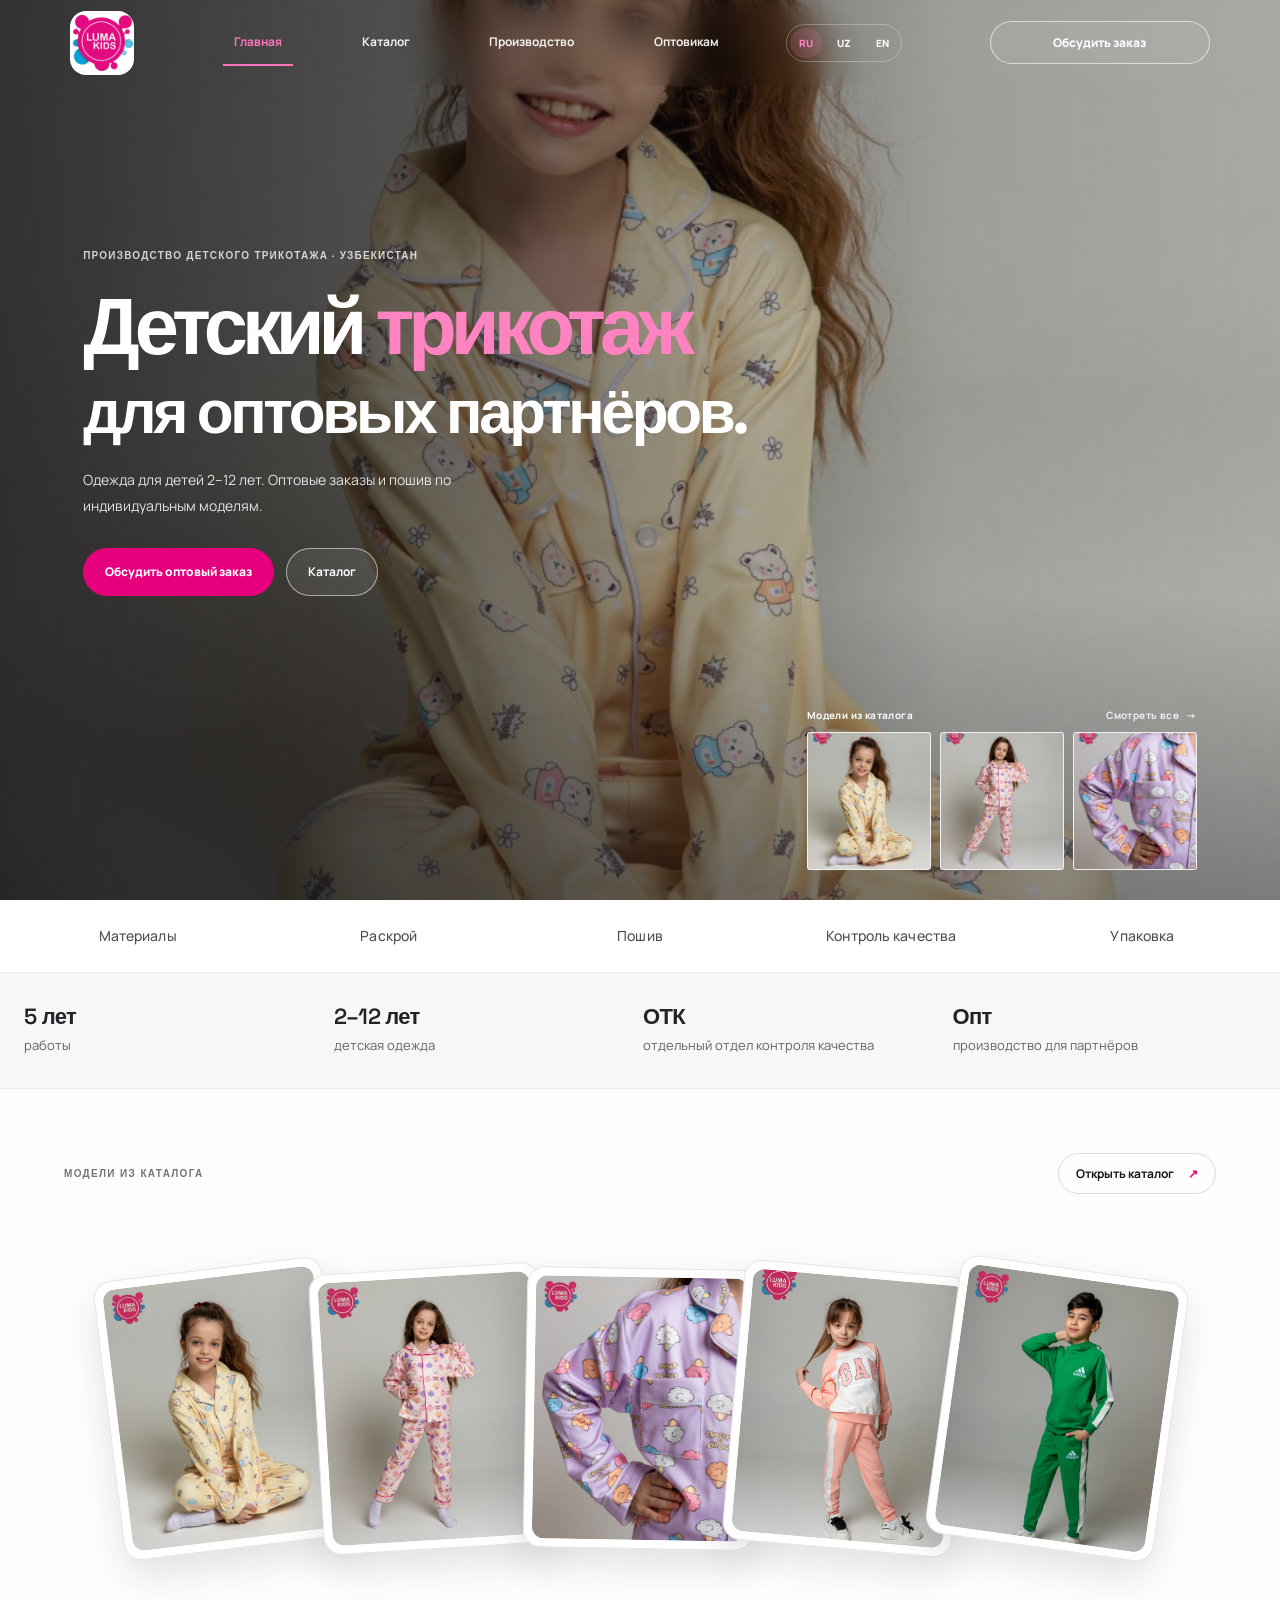
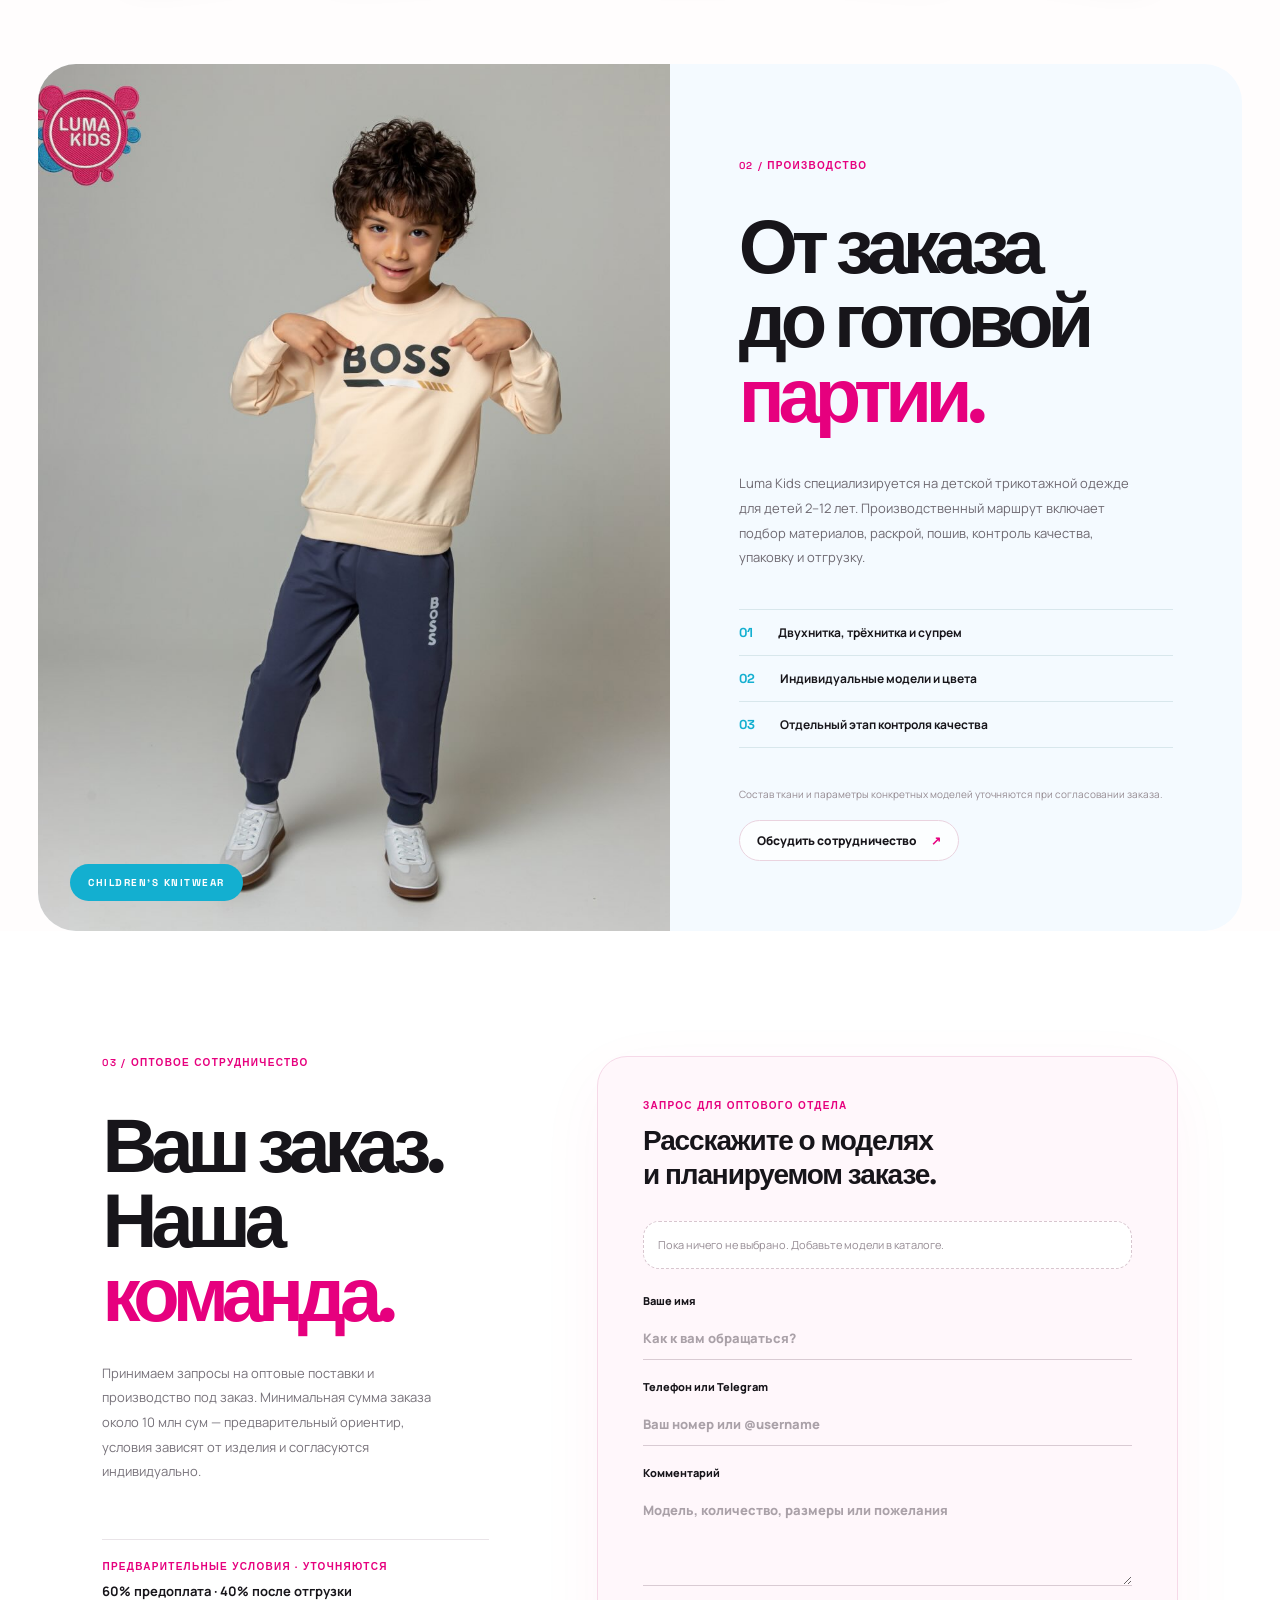
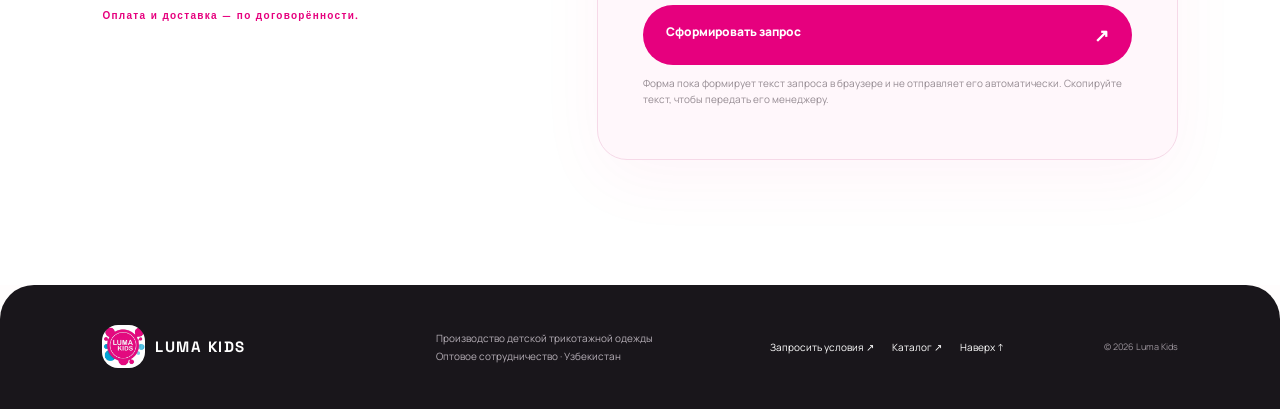
==== commit fb7bac59: "languages added" ====
--- a/index.html
+++ b/index.html
@@ -11,7 +11,7 @@
 </head>
 <body class="home-page">
   <div class="scroll-progress" aria-hidden="true"></div>
-  <header class="masthead" id="top"><a class="brand" href="#top"><img src="./public/images/logo.JPG" alt="Luma Kids"></a><nav class="nav" id="nav"><a href="./index.html" aria-current="page">Главная</a><a href="./catalog.html">Каталог</a><a href="#studio">Производство</a><a href="#wholesale">Оптовикам</a></nav><a class="header-cta" href="#wholesale">Обсудить заказ</a><button class="menu-toggle" aria-label="Открыть меню" aria-expanded="false"><i></i><i></i></button></header>
+  <header class="masthead" id="top"><a class="brand" href="#top"><img src="./public/images/logo.JPG" alt="Luma Kids"></a><nav class="nav" id="nav"><a href="#top" aria-current="page">Главная</a><a href="./catalog.html">Каталог</a><a href="#studio">Производство</a><a href="#wholesale">Оптовикам</a><div class="language-switch" role="group" aria-label="Язык сайта"><button type="button" data-language="ru" aria-pressed="true">RU</button><button type="button" data-language="uz" aria-pressed="false">UZ</button><button type="button" data-language="en" aria-pressed="false">EN</button></div></nav><a class="header-cta" href="#wholesale">Обсудить заказ</a><button class="menu-toggle" aria-label="Открыть меню" aria-expanded="false"><i></i><i></i></button></header>
   <main>
     <section class="hero hero-fullscreen"><img class="hero-video-poster" src="./public/images/17861036598580539.jpg" alt="" aria-hidden="true"><video class="hero-video" muted loop playsinline preload="none" poster="./public/images/17861036598580539.jpg" aria-hidden="true" tabindex="-1"><source src="./public/videos/6460117-sd_960_540_25fps.mp4" type="video/mp4"></video><div class="hero-scrim" aria-hidden="true"></div><div class="hero-content"><div class="hero-copy"><p class="overline">ПРОИЗВОДСТВО ДЕТСКОГО ТРИКОТАЖА · УЗБЕКИСТАН</p><h1>Детский <em>трикотаж</em><br><span>для оптовых партнёров.</span></h1><p class="hero-description">Одежда для детей 2–12 лет. Оптовые заказы и пошив по индивидуальным моделям.</p><div class="hero-actions"><a class="hero-primary" href="#wholesale">Обсудить оптовый заказ</a><a class="hero-secondary" href="./catalog.html">Каталог</a></div></div><div class="hero-catalog-preview"><div class="hero-preview-heading"><span>Модели из каталога</span><a href="./catalog.html">Смотреть все <span aria-hidden="true">→</span></a></div><div class="hero-preview-images"><a href="./catalog.html" aria-label="Перейти в каталог моделей"><img src="./public/images/17861036598580539.jpg" alt="Детская пижама светлого цвета" fetchpriority="high" decoding="async"></a><a href="./catalog.html" aria-label="Перейти в каталог моделей"><img src="./public/images/17872721088487035.jpg" alt="Детская пижама розового цвета" loading="eager" decoding="async"></a><a href="./catalog.html" aria-label="Перейти в каталог моделей"><img src="./public/images/17860733421585008.jpg" alt="Детская одежда с цветным принтом" loading="eager" decoding="async"></a></div></div></div></section>
     <section class="process-strip" aria-label="Этапы производства"><div class="process-strip-inner"><span>Материалы</span><span>Раскрой</span><span>Пошив</span><span>Контроль качества</span><span>Упаковка</span></div></section>
--- a/css/styles.css
+++ b/css/styles.css
@@ -444,3 +444,186 @@
 @media(max-width:650px){.catalog-page .masthead{height:70px;padding-inline:18px;gap:10px}.catalog-page .masthead.is-scrolled{height:66px}.catalog-page .masthead .brand img{width:56px;height:56px}.catalog-page .masthead .header-cta{display:inline-flex;margin-left:auto;padding:9px 11px;font-size:10px}.catalog-page .masthead .menu-toggle{flex:0 0 38px}.catalog-page .masthead .nav{top:70px;gap:20px;padding:20px 22px;background:rgba(18,17,19,.94);border:1px solid rgba(255,255,255,.12);border-radius:0 0 14px 14px;-webkit-backdrop-filter:blur(16px);backdrop-filter:blur(16px)}.catalog-page .masthead .nav.open{display:flex}.catalog-page .masthead.is-scrolled .nav{top:66px;background:rgba(255,255,255,.95);border-color:rgba(25,21,25,.08)}.catalog-page .masthead.is-scrolled .nav a{color:var(--ink)}.catalog-page .masthead.is-scrolled .nav a[aria-current="page"]{color:var(--pink)}.catalog-page .catalog-hero,.catalog-page .catalog-hero-content{min-height:560px}.catalog-page .catalog-hero-photo{object-position:62% 40%}.catalog-page .catalog-hero::after{background:linear-gradient(90deg,rgba(17,15,18,.77),rgba(17,15,18,.46) 70%,rgba(17,15,18,.28)),linear-gradient(0deg,rgba(17,15,18,.42),transparent 55%)}.catalog-page .catalog-hero-content{align-items:flex-end;padding:126px 22px 38px}.catalog-page .catalog-intro{max-width:440px}.catalog-page .catalog-intro .eyebrow{font-size:9px;margin-bottom:15px}.catalog-page .catalog-intro h1{font-size:clamp(48px,12vw,62px);margin-bottom:14px}.catalog-page .catalog-intro>p:last-child{font-size:12px;line-height:1.65}.catalog-page .catalog-filter-bar{padding:16px 18px 0}.catalog-page .catalog-filter-bar .catalog-tools{grid-template-columns:1fr;padding:14px;gap:11px}}
 @media(max-width:360px){.catalog-page .masthead{padding-inline:13px;gap:7px}.catalog-page .masthead .header-cta{padding:8px 9px;font-size:9px}.catalog-page .masthead .menu-toggle{flex-basis:34px;padding:5px}}
 @media(prefers-reduced-motion:reduce){.catalog-page .masthead{transition:none}}
+
+/* Match catalog controls and product cards to the home page finish. */
+.catalog-page .catalog-filter-bar{padding-top:18px;background:#faf9fa}
+.catalog-page .catalog-filter-bar .catalog-tools{padding:0;background:transparent}
+.catalog-page .catalog-tools label{gap:9px;color:#77727a;font:600 10px/1.5 var(--display);letter-spacing:.1em}
+.catalog-page .catalog-tools input,.catalog-page .catalog-tools select{min-height:48px;border:1px solid var(--line);border-radius:12px;background:#fff;transition:border-color .2s ease,box-shadow .2s ease}
+.catalog-page .catalog-tools input:focus,.catalog-page .catalog-tools select:focus{border-color:#e8b5ce;box-shadow:0 0 0 4px rgba(230,0,126,.08)}
+.catalog-page .catalog-results{padding-bottom:96px}
+.catalog-page .catalog-results .product-grid{gap:30px 20px}
+.catalog-page .product-card{padding:0 0 4px;border-radius:16px}
+.catalog-page .product-card .product-image{height:440px;border:1px solid var(--line);border-radius:16px;background:#f8f7f8}
+.catalog-page .product-card .product-image img{transition:transform .55s cubic-bezier(.2,.7,.2,1)}
+.catalog-page .product-card:hover .product-image img{transform:scale(1.035)}
+.catalog-page .product-card .product-title{gap:12px;min-height:86px;padding:15px 3px;border-bottom-color:var(--line)}
+.catalog-page .product-card .product-title small{color:var(--muted)}
+.catalog-page .product-card .selected-mark{border:1px solid rgba(25,21,25,.08);transition:background .2s ease,color .2s ease,transform .2s ease}
+.catalog-page .product-card.is-selected .selected-mark{background:var(--pink);color:#fff;transform:scale(1.04)}
+.catalog-page .catalog-selection-bar{border-color:#ead3df;background:rgba(255,255,255,.94);-webkit-backdrop-filter:blur(16px);backdrop-filter:blur(16px);box-shadow:0 14px 38px rgba(36,28,35,.12)}
+.catalog-page .product-dialog{border:1px solid rgba(25,21,25,.1);border-radius:22px;box-shadow:0 24px 70px rgba(23,21,26,.22)}
+.catalog-page .product-dialog::backdrop{background:rgba(17,15,18,.58);-webkit-backdrop-filter:blur(5px);backdrop-filter:blur(5px)}
+.catalog-page .dialog-close{border:1px solid var(--line);border-radius:50%;background:rgba(255,255,255,.94);transition:background .2s ease,color .2s ease,transform .2s ease}
+.catalog-page .dialog-close:hover,.catalog-page .dialog-close:focus-visible{background:var(--pink);color:#fff;transform:rotate(90deg)}
+@media(max-width:900px){.catalog-page .product-card .product-image{height:350px}}
+@media(max-width:650px){.catalog-page .catalog-filter-bar{padding:16px 18px 0}.catalog-page .catalog-filter-bar .catalog-tools{gap:12px}.catalog-page .catalog-results{padding-bottom:110px}.catalog-page .catalog-results .product-grid{gap:24px 12px}.catalog-page .product-card .product-image{height:270px;border-radius:14px}.catalog-page .product-card .product-title{min-height:132px;align-items:flex-start;padding:13px 1px}.catalog-page .catalog-selection-bar{border-radius:20px}}
+@media(prefers-reduced-motion:reduce){.catalog-page .catalog-tools input,.catalog-page .catalog-tools select,.catalog-page .product-card .product-image img,.catalog-page .product-card .selected-mark,.catalog-page .dialog-close{transition:none}}
+
+/* Catalog header: keep navigation legible over the hero and after scrolling. */
+.catalog-page .masthead{position:fixed;inset:0 0 auto;height:86px;padding-inline:clamp(22px,5.5vw,84px);display:grid;grid-template-columns:1fr auto 1fr;gap:clamp(18px,3vw,42px);background:rgba(23,21,26,.12);border-bottom:1px solid transparent;box-shadow:none;-webkit-backdrop-filter:blur(16px);backdrop-filter:blur(16px);color:#fff;transition:height .25s ease,background .25s ease,border-color .25s ease,box-shadow .25s ease}
+.catalog-page .masthead.is-scrolled{height:76px;background:rgba(255,255,255,.82);border-bottom-color:rgba(255,255,255,.55);box-shadow:0 8px 28px rgba(15,12,16,.08);color:var(--ink)}
+.catalog-page .masthead .brand{justify-self:start}
+.catalog-page .masthead .brand img{width:66px;height:66px}
+.catalog-page .masthead .nav{position:static;display:flex;justify-self:center;align-items:center;gap:clamp(16px,2.2vw,30px);color:var(--ink)}
+.catalog-page .masthead .nav a{color:rgba(255,255,255,.94)}
+.catalog-page .masthead.is-scrolled .nav a{color:var(--ink)}
+.catalog-page .masthead .nav a[aria-current="page"]{color:#ff83c1}
+.catalog-page .masthead.is-scrolled .nav a[aria-current="page"]{color:var(--pink)}
+.catalog-page .masthead .nav a[aria-current="page"]::after{background:var(--pink)}
+.catalog-page .masthead .nav a:hover,.catalog-page .masthead .nav a:focus-visible{color:var(--pink)}
+.catalog-page .masthead .header-cta{justify-self:end;min-height:42px;padding:0 20px;border:1px solid rgba(255,255,255,.58);border-radius:999px;background:rgba(255,255,255,.06);color:#fff}
+.catalog-page .masthead.is-scrolled .header-cta{border-color:#ead3df;background:rgba(255,255,255,.5);color:var(--ink)}
+.catalog-page .masthead .header-cta:hover,.catalog-page .masthead .header-cta:focus-visible{background:#bd0068;border-color:#bd0068;color:#fff;box-shadow:0 6px 18px rgba(230,0,126,.22);transform:translateY(-1px)}
+.catalog-page .masthead .menu-toggle i{background:#fff}
+.catalog-page .masthead.is-scrolled .menu-toggle i{background:var(--ink)}
+@media(max-width:900px){.catalog-page .masthead{padding-inline:4%;gap:18px}.catalog-page .masthead .nav{gap:clamp(12px,1.8vw,18px);font-size:11px}.catalog-page .masthead .header-cta{padding-inline:15px;font-size:11px}}
+@media(max-width:650px){.catalog-page .masthead,.catalog-page .masthead.is-scrolled{position:fixed;inset:0 0 auto;height:70px;padding-inline:18px;grid-template-columns:auto 1fr auto;gap:10px}.catalog-page .masthead .brand img{width:58px;height:58px}.catalog-page .masthead .header-cta{grid-column:2;grid-row:1;justify-self:end;margin-left:0;padding-inline:13px;font-size:10px}.catalog-page .masthead .menu-toggle{grid-column:3;grid-row:1;display:block;flex:0 0 38px;padding:8px}.catalog-page .masthead .nav{position:absolute;top:calc(100% - 1px);left:14px;right:14px;display:none;align-items:stretch;gap:4px;padding:12px;background:rgba(255,255,255,.97);border:1px solid rgba(25,21,25,.1);border-radius:0 0 16px 16px;box-shadow:0 16px 32px rgba(15,12,16,.12);-webkit-backdrop-filter:blur(16px);backdrop-filter:blur(16px)}.catalog-page .masthead .nav.open{display:flex}.catalog-page .masthead .nav a,.catalog-page .masthead.is-scrolled .nav a{padding:12px 14px;border-radius:9px;color:#39353c;font-size:13px}.catalog-page .masthead .nav a[aria-current="page"],.catalog-page .masthead.is-scrolled .nav a[aria-current="page"]{color:var(--pink);background:#fff2f8}.catalog-page .masthead .nav a[aria-current="page"]::after{display:none}.catalog-page .masthead .header-cta:hover,.catalog-page .masthead .header-cta:focus-visible{transform:none}}
+@media(max-width:360px){.catalog-page .masthead,.catalog-page .masthead.is-scrolled{padding-inline:13px;gap:7px}.catalog-page .masthead .brand img{width:54px;height:54px}.catalog-page .masthead .header-cta{padding-inline:10px;font-size:9px}.catalog-page .masthead .menu-toggle{flex-basis:34px}}
+@media(prefers-reduced-motion:reduce){.catalog-page .masthead,.catalog-page .masthead .nav a,.catalog-page .masthead .header-cta{transition:none}.catalog-page .masthead .header-cta:hover,.catalog-page .masthead .header-cta:focus-visible{transform:none}}
+
+.catalog-page{padding-top:0}
+
+/* Keep catalog header controls in sync with the home header states. */
+.catalog-page .masthead .nav a{position:relative;padding:8px 11px;border:1px solid transparent;border-radius:7px;transition:color .18s ease,background-color .18s ease,border-color .18s ease,border-radius .24s cubic-bezier(.2,.7,.2,1)}
+.catalog-page .masthead .nav a[aria-current="page"]::after{bottom:-5px;background:currentColor}
+.catalog-page .masthead .nav a:hover,.catalog-page .masthead .nav a:focus-visible{border-color:rgba(255,255,255,.36);border-radius:999px;background:rgba(255,255,255,.09)}
+.catalog-page .masthead.is-scrolled .nav a:hover,.catalog-page .masthead.is-scrolled .nav a:focus-visible{border-color:rgba(23,21,26,.13);background:rgba(23,21,26,.045)}
+.catalog-page .masthead .nav a:hover,.catalog-page .masthead .nav a:focus-visible{color:rgba(255,255,255,.92)}
+.catalog-page .masthead.is-scrolled .nav a:hover,.catalog-page .masthead.is-scrolled .nav a:focus-visible{color:var(--ink)}
+.catalog-page .masthead .nav a[aria-current="page"]:hover,.catalog-page .masthead .nav a[aria-current="page"]:focus-visible{color:#ff83c1}
+.catalog-page .masthead.is-scrolled .nav a[aria-current="page"]:hover,.catalog-page .masthead.is-scrolled .nav a[aria-current="page"]:focus-visible{color:var(--pink)}
+.catalog-page .masthead .header-cta{transform:translateY(0);transition:color .2s ease,background-color .2s ease,border-color .2s ease,box-shadow .2s ease,transform .2s ease}
+.catalog-page .masthead .header-cta:hover,.catalog-page .masthead .header-cta:focus-visible{color:#fff;background:var(--pink);border-color:var(--pink);box-shadow:0 5px 16px rgba(230,0,126,.2);transform:translateY(-1px)}
+.catalog-page .catalog-results{padding-bottom:60px}
+.catalog-page .catalog-selection-bar{position:static;bottom:auto;margin:36px auto 0}
+.catalog-page .masthead .brand img{width:58px;height:58px;border-radius:13px;object-fit:contain;background:#fff;box-shadow:0 3px 12px rgba(15,12,16,.12)}
+@media(max-width:650px){.catalog-page .masthead .nav{background:rgba(18,17,19,.94);border-color:rgba(255,255,255,.12)}.catalog-page .masthead.is-scrolled .nav{background:rgba(255,255,255,.94);border-color:rgba(25,21,25,.08)}.catalog-page .masthead .nav a,.catalog-page .masthead.is-scrolled .nav a{border:1px solid transparent;background:transparent;color:#fff}.catalog-page .masthead.is-scrolled .nav a{color:var(--ink)}.catalog-page .masthead .nav a:hover,.catalog-page .masthead .nav a:focus-visible{border-color:rgba(255,255,255,.36);background:rgba(255,255,255,.09);color:#fff}.catalog-page .masthead.is-scrolled .nav a:hover,.catalog-page .masthead.is-scrolled .nav a:focus-visible{border-color:rgba(23,21,26,.13);background:rgba(23,21,26,.045);color:var(--ink)}.catalog-page .masthead .nav a[aria-current="page"],.catalog-page .masthead.is-scrolled .nav a[aria-current="page"]{background:transparent}.catalog-page .masthead .nav a[aria-current="page"]:hover,.catalog-page .masthead .nav a[aria-current="page"]:focus-visible{color:#ff83c1}.catalog-page .masthead.is-scrolled .nav a[aria-current="page"]:hover,.catalog-page .masthead.is-scrolled .nav a[aria-current="page"]:focus-visible{color:var(--pink)}}
+@media(max-width:650px){.catalog-page .catalog-results{padding-bottom:48px}.catalog-page .catalog-selection-bar{margin-top:28px}.catalog-page .masthead .brand img{width:52px;height:52px;border-radius:11px}}
+
+.catalog-page .shopper-toggle{position:fixed;right:clamp(18px,4vw,42px);bottom:calc(22px + env(safe-area-inset-bottom));z-index:30;display:grid;place-items:center;width:58px;height:58px;padding:0;border:1px solid #d90076;border-radius:50%;background:var(--pink);color:#fff;box-shadow:0 10px 28px rgba(65,14,44,.24);cursor:pointer;transition:background .2s ease;animation:shopper-float 5s linear infinite}
+.catalog-page .shopper-toggle:hover{background:#bd0068}
+.catalog-page .shopper-toggle[hidden]{display:none}
+@keyframes shopper-float{0%,100%{translate:0 0}50%{translate:0 -3px}}
+.catalog-page .shopper-toggle svg{width:25px;height:25px;fill:none;stroke:currentColor;stroke-width:1.8;stroke-linecap:round;stroke-linejoin:round}
+.catalog-page .shopper-count{position:absolute;top:-5px;right:-5px;display:grid;place-items:center;min-width:23px;height:23px;padding:0 6px;border:2px solid #fff;border-radius:999px;background:#17151a;color:#fff;font:700 11px/1 var(--display)}
+.catalog-page .shopper-count[hidden]{display:none}
+.catalog-page .shopper-panel{position:fixed;right:clamp(18px,4vw,42px);bottom:calc(94px + env(safe-area-inset-bottom));z-index:30;display:flex;flex-direction:column;width:min(370px,calc(100vw - 36px));max-height:min(68vh,540px);overflow:hidden;border:1px solid rgba(25,21,25,.1);border-radius:20px;background:rgba(255,255,255,.97);box-shadow:0 22px 60px rgba(23,21,26,.2);-webkit-backdrop-filter:blur(18px);backdrop-filter:blur(18px)}
+.catalog-page .shopper-panel[hidden]{display:none}
+.catalog-page .shopper-panel-head{display:flex;align-items:center;justify-content:space-between;gap:20px;padding:20px 20px 16px;border-bottom:1px solid var(--line)}
+.catalog-page .shopper-panel-head>div{display:flex;flex-direction:column;gap:6px}
+.catalog-page .shopper-panel-head .eyebrow{color:var(--pink);font:600 9px/1.4 var(--display);letter-spacing:.13em}
+.catalog-page .shopper-panel-head strong{font:700 20px/1.2 var(--display);letter-spacing:-.04em}
+.catalog-page .shopper-close,.catalog-page .shopper-item button{display:grid;place-items:center;flex:0 0 auto;width:34px;height:34px;border:1px solid var(--line);border-radius:50%;background:#fff;color:var(--ink);font-size:21px;cursor:pointer;transition:background .18s ease,color .18s ease,border-color .18s ease}
+.catalog-page .shopper-close:hover,.catalog-page .shopper-item button:hover{border-color:var(--pink);background:var(--pink);color:#fff}
+.catalog-page .shopper-items{display:flex;flex-direction:column;gap:10px;min-height:0;padding:14px 18px;overflow:auto}
+.catalog-page .shopper-item{display:grid;grid-template-columns:54px 1fr auto;align-items:center;gap:12px;min-width:0;padding:8px;border:1px solid var(--line);border-radius:13px;background:#fff}
+.catalog-page .shopper-item img{width:54px;height:62px;border-radius:8px;object-fit:cover;background:#f8f7f8}
+.catalog-page .shopper-item>span{display:flex;flex-direction:column;gap:4px;min-width:0}
+.catalog-page .shopper-item b{overflow:hidden;color:var(--ink);font-size:12px;text-overflow:ellipsis;white-space:nowrap}
+.catalog-page .shopper-item small{color:var(--muted);font-size:10px}
+.catalog-page .shopper-empty{margin:4px 0;color:var(--muted);font-size:12px;line-height:1.6}
+.catalog-page .shopper-browse{align-self:flex-start;color:var(--pink);font-size:12px;font-weight:800}
+.catalog-page .shopper-panel-foot{padding:14px 18px 18px;border-top:1px solid var(--line)}
+.catalog-page .shopper-submit{display:flex;align-items:center;justify-content:space-between;gap:14px;min-height:48px;padding:0 18px;border:1px solid var(--pink);border-radius:999px;background:var(--pink);color:#fff;font-size:12px;font-weight:800;transition:background .2s ease,transform .2s ease,box-shadow .2s ease}
+.catalog-page .shopper-submit:hover,.catalog-page .shopper-submit:focus-visible{transform:translateY(-1px);background:#bd0068;box-shadow:0 6px 18px rgba(230,0,126,.2)}
+@media(max-width:650px){.catalog-page .shopper-toggle{right:16px;bottom:calc(16px + env(safe-area-inset-bottom));width:54px;height:54px}.catalog-page .shopper-panel{right:12px;bottom:calc(82px + env(safe-area-inset-bottom));width:calc(100vw - 24px);max-height:min(64vh,500px);border-radius:18px}.catalog-page .shopper-panel-head{padding:17px 16px 14px}.catalog-page .shopper-items{padding:12px 14px}.catalog-page .shopper-panel-foot{padding:12px 14px 14px}}
+@media(prefers-reduced-motion:reduce){.catalog-page .shopper-toggle,.catalog-page .shopper-close,.catalog-page .shopper-item button,.catalog-page .shopper-submit{transition:none}.catalog-page .shopper-toggle{animation:none}.catalog-page .shopper-toggle:hover,.catalog-page .shopper-submit:hover,.catalog-page .shopper-submit:focus-visible{transform:none}}
+
+/* Calm, unified transition from the catalog hero into the model grid. */
+.catalog-page .catalog-filter-bar{padding:24px clamp(22px,6.5vw,100px) 10px;background:#f8f7f8}
+.catalog-page .catalog-filter-bar .catalog-tools{display:grid;grid-template-columns:minmax(0,1.6fr) minmax(220px,1fr);width:min(1240px,100%);margin:0 auto;padding:14px;gap:14px;border:1px solid #e9e4e8;border-radius:18px;background:#fff;box-shadow:0 10px 28px rgba(36,28,35,.06)}
+.catalog-page .catalog-tools label{display:flex;flex-direction:column;gap:8px;min-width:0;color:var(--muted);font:600 10px/1.4 var(--display);letter-spacing:.1em}
+.catalog-page .catalog-tools input,.catalog-page .catalog-tools select{min-width:0;min-height:46px;padding:0 14px;border:1px solid var(--line);border-radius:11px;background:#fff;color:var(--ink);font:500 13px var(--body);letter-spacing:0;transition:border-color .2s ease,box-shadow .2s ease}
+.catalog-page .catalog-tools input:focus,.catalog-page .catalog-tools select:focus{border-color:#e8b5ce;box-shadow:0 0 0 3px rgba(230,0,126,.08);outline:none}
+.catalog-page .catalog-results{padding:20px clamp(22px,6.5vw,100px) 90px;background:#f8f7f8}
+.catalog-page .catalog-meta{display:flex;align-items:center;justify-content:space-between;gap:16px;width:min(1240px,100%);margin:0 auto 20px;color:var(--muted);font-size:12px}
+.catalog-page .catalog-meta span:first-child{color:var(--pink);font:700 15px/1.3 var(--display);letter-spacing:-.02em}
+.catalog-page .catalog-meta span:last-child{text-align:right}
+.catalog-page .catalog-results .product-grid{width:min(1240px,100%);margin-inline:auto;gap:28px 20px}
+.catalog-page .catalog-results .product-image{height:auto;aspect-ratio:4/5;border:1px solid rgba(25,21,25,.08);border-radius:16px;background:#f0edf0}
+.catalog-page .catalog-results .product-card .product-title{min-height:80px;align-items:center;gap:12px;padding:14px 2px}
+.catalog-page .catalog-results .product-card .select-btn{min-height:38px;padding:0 14px;border-radius:999px;transition:background .2s ease,color .2s ease,border-color .2s ease,transform .2s ease}
+.catalog-page .catalog-results .product-card .select-btn:hover,.catalog-page .catalog-results .product-card .select-btn:focus-visible{transform:translateY(-1px)}
+@media(max-width:900px){.catalog-page .catalog-filter-bar{padding-inline:5%}.catalog-page .catalog-results{padding-inline:5%}.catalog-page .catalog-results .product-grid{gap:24px 16px}}
+@media(max-width:650px){.catalog-page .catalog-filter-bar{padding:18px 18px 8px}.catalog-page .catalog-filter-bar .catalog-tools{grid-template-columns:1fr;padding:13px;gap:11px;border-radius:15px}.catalog-page .catalog-results{padding:18px 18px 78px}.catalog-page .catalog-meta{align-items:flex-start;flex-direction:column;gap:5px;margin-bottom:16px;font-size:11px}.catalog-page .catalog-meta span:last-child{text-align:left}.catalog-page .catalog-results .product-grid{grid-template-columns:repeat(2,minmax(0,1fr));gap:22px 12px}.catalog-page .catalog-results .product-image{aspect-ratio:4/5;border-radius:13px}.catalog-page .catalog-results .product-card .product-title{min-height:122px;align-items:flex-start;flex-direction:column;gap:9px;padding:12px 1px}.catalog-page .catalog-results .product-card .select-btn{width:100%;min-height:36px;padding-inline:10px}}
+@media(prefers-reduced-motion:reduce){.catalog-page .catalog-tools input,.catalog-page .catalog-tools select,.catalog-page .catalog-results .product-card .select-btn{transition:none}.catalog-page .catalog-results .product-card .select-btn:hover,.catalog-page .catalog-results .product-card .select-btn:focus-visible{transform:none}}
+.catalog-page .product-card:not(.is-selected) .selected-mark{display:none}
+.catalog-page .product-card .product-number{display:none}
+.catalog-page .product-card:hover .product-title{color:inherit}
+.catalog-page .product-card:hover .product-title>span{transform:none;background:transparent;color:inherit}
+.catalog-page .catalog-results .product-card .select-btn{border:1px solid var(--pink);background:var(--pink);color:#fff;font-weight:800;transform:translateY(0);box-shadow:0 5px 16px rgba(230,0,126,.14);transition:color .2s ease,background-color .2s ease,border-color .2s ease,box-shadow .2s ease,transform .2s ease}
+.catalog-page .catalog-results .product-card .select-btn:hover,.catalog-page .catalog-results .product-card .select-btn:focus-visible{transform:translateY(-1px);border-color:#bd0068;background:#bd0068;color:#fff;box-shadow:0 5px 16px rgba(230,0,126,.2)}
+@media(prefers-reduced-motion:reduce){.catalog-page .catalog-results .product-card .select-btn{transition:none}.catalog-page .catalog-results .product-card .select-btn:hover,.catalog-page .catalog-results .product-card .select-btn:focus-visible{transform:none}}
+
+/* Keep catalog browsing focused on the models. */
+.catalog-page .catalog-hero,.catalog-page .catalog-hero-content{min-height:430px}
+.catalog-page .catalog-filter-bar .catalog-tools{display:block;width:min(760px,100%)}
+@media(max-width:900px){.catalog-page .catalog-hero,.catalog-page .catalog-hero-content{min-height:470px}}
+@media(max-width:650px){.catalog-page .catalog-hero,.catalog-page .catalog-hero-content{min-height:560px}.catalog-page .catalog-filter-bar .catalog-tools{width:100%}}
+@media(prefers-reduced-motion:reduce){.catalog-page .masthead .nav a,.catalog-page .masthead .header-cta{transition:none}.catalog-page .masthead .header-cta:hover,.catalog-page .masthead .header-cta:focus-visible{transform:none}}
+
+/* Shared RU / UZ / EN selector styling for both headers. */
+.language-switch{display:flex;align-items:center;gap:2px;padding:3px;border:1px solid rgba(255,255,255,.28);border-radius:999px;flex:none}
+.language-switch button{min-width:32px;min-height:30px;padding:0 7px;border:0;border-radius:999px;background:transparent;color:inherit;font-size:10px;font-weight:800;cursor:pointer;user-select:none;-webkit-user-select:none;caret-color:transparent;transition:background-color .18s ease,color .18s ease}
+.language-switch button[aria-pressed="true"]{background:rgba(255,131,193,.16);color:#ff83c1}
+.language-switch button:hover{background:rgba(255,255,255,.14)}
+.language-switch button:focus-visible{outline:2px solid currentColor;outline-offset:2px}
+.masthead.is-scrolled .language-switch{border-color:rgba(25,21,25,.18);color:var(--ink)}
+.masthead.is-scrolled .language-switch button[aria-pressed="true"]{background:#fce4f0;color:var(--pink)}
+/* Catalog language labels follow the transparent and glass header contrast. */
+.catalog-page .masthead .language-switch button{color:#fff}
+.catalog-page .masthead .language-switch button[aria-pressed="true"]{color:#ff83c1}
+.catalog-page .masthead.is-scrolled .language-switch button{color:var(--ink)}
+.catalog-page .masthead.is-scrolled .language-switch button[aria-pressed="true"]{color:var(--pink)}
+/* Keep the I-beam cursor on text inputs only. */
+*{cursor:default!important}
+a,button,select,[role="button"]{cursor:pointer!important}
+input:not([type="button"]):not([type="submit"]):not([type="reset"]),textarea{cursor:text!important}
+@media(max-width:900px){.language-switch button{min-width:29px;padding-inline:5px}}
+@media(max-width:650px){.language-switch{align-self:flex-start;margin:8px 12px 4px;color:#fff}.masthead.is-scrolled .language-switch{color:var(--ink)}.language-switch button{min-width:42px;min-height:40px;font-size:11px}.language-switch button:focus-visible{outline-offset:1px}}
+@media(prefers-reduced-motion:reduce){.language-switch button{transition:none}}
+@media(min-width:1250px){
+  .home-page .masthead .nav,.catalog-page .masthead .nav{width:680px;flex:0 0 680px;justify-content:space-between;gap:12px}
+  .language-switch{width:116px;justify-content:space-between}
+  .language-switch button{flex:0 0 32px;min-width:32px;padding-inline:0}
+  .masthead .header-cta{display:inline-flex;align-items:center;width:220px;flex:0 0 220px;justify-content:center;white-space:nowrap}
+}
+
+/* Place the existing search beside the product list on larger screens. */
+.catalog-page .catalog-layout{display:grid;grid-template-columns:minmax(190px,220px) minmax(0,1fr);align-items:start;gap:clamp(24px,3vw,44px);width:min(1400px,100%);margin:0 auto;background:#f8f7f8}
+.catalog-page .catalog-layout .catalog-filter-bar{min-width:0;padding:20px 0 0 clamp(22px,4vw,60px);background:transparent}
+.catalog-page .catalog-layout .catalog-filter-bar .catalog-tools{width:100%;padding:14px}
+.catalog-page .catalog-layout .catalog-results{min-width:0;padding:20px clamp(22px,4vw,60px) 90px 0;background:transparent}
+.catalog-page .catalog-layout .catalog-meta,.catalog-page .catalog-layout .product-grid{width:100%}
+@media(max-width:900px){.catalog-page .catalog-layout{grid-template-columns:minmax(170px,195px) minmax(0,1fr);gap:20px}.catalog-page .catalog-layout .catalog-filter-bar{padding:18px 0 0 5%}.catalog-page .catalog-layout .catalog-results{padding:18px 5% 80px 0}.catalog-page .catalog-layout .product-grid{grid-template-columns:repeat(2,minmax(0,1fr))}}
+@media(max-width:650px){.catalog-page .catalog-layout{grid-template-columns:minmax(0,1fr);gap:0}.catalog-page .catalog-layout .catalog-filter-bar{padding:18px 18px 8px}.catalog-page .catalog-layout .catalog-filter-bar .catalog-tools{width:100%}.catalog-page .catalog-layout .catalog-results{padding:18px 18px 78px}.catalog-page .catalog-layout .catalog-meta,.catalog-page .catalog-layout .product-grid{width:100%}}
+@media(min-width:901px){.catalog-page .catalog-layout{grid-template-columns:minmax(220px,230px) minmax(0,1fr)}}
+@media(min-width:1440px){.catalog-page .catalog-layout .product-grid{grid-template-columns:repeat(4,minmax(0,1fr));gap:24px 16px}.catalog-page .catalog-layout .product-card .product-image{aspect-ratio:4/5}}
+.catalog-page .catalog-active-search{display:flex;align-items:center;flex-wrap:wrap;gap:9px;width:100%;margin:-4px 0 18px}
+.catalog-page .catalog-active-search[hidden],.catalog-page .empty-state button[hidden]{display:none}
+.catalog-page .catalog-active-search span{max-width:100%;overflow:hidden;padding:7px 11px;border:1px solid #ead3df;border-radius:999px;background:#fff;color:var(--ink);font-size:11px;text-overflow:ellipsis;white-space:nowrap}
+.catalog-page .catalog-active-search button,.catalog-page .empty-state button{padding:7px 11px;border:1px solid transparent;border-radius:999px;background:transparent;color:var(--pink);font-size:11px;font-weight:800;cursor:pointer}
+.catalog-page .catalog-active-search button:hover,.catalog-page .empty-state button:hover{text-decoration:underline}
+.catalog-page .empty-state button{display:block;margin:12px auto 0;border-color:#ead3df;background:#fff}
+.catalog-page .product-card .product-image img,.catalog-page .product-card:hover .product-image img{transform:none;transition:none}
+.catalog-page .shopper-toggle{bottom:calc(var(--shopper-main-bottom,22px) + env(safe-area-inset-bottom))}
+.catalog-page .shopper-panel{bottom:calc(var(--shopper-main-bottom,22px) + 72px + env(safe-area-inset-bottom))}
+@media(max-width:650px){.catalog-page .shopper-panel{bottom:calc(var(--shopper-main-bottom,16px) + 66px + env(safe-area-inset-bottom))}}
+.home-page .masthead .nav a[aria-current="location"]{position:relative;color:#ff75bb}
+.home-page .masthead .nav a[aria-current="location"]::after{content:"";position:absolute;left:0;right:0;bottom:-5px;height:2px;background:currentColor}
+.home-page .masthead.is-scrolled .nav a[aria-current="location"]{color:var(--pink)}
+@media(max-width:650px){.home-page .masthead .nav a[aria-current="location"]{color:#ff83c1}.home-page .masthead.is-scrolled .nav a[aria-current="location"]{color:var(--pink)}}
+.catalog-page .catalog-enter{animation:catalog-enter .62s cubic-bezier(.2,.7,.2,1) var(--catalog-enter-delay,0ms) both}
+@keyframes catalog-enter{from{opacity:0;filter:blur(7px);translate:0 10px}to{opacity:1;filter:blur(0);translate:0 0}}
+@media(prefers-reduced-motion:reduce){.catalog-page .catalog-enter{animation:none;opacity:1;filter:none;translate:none}}
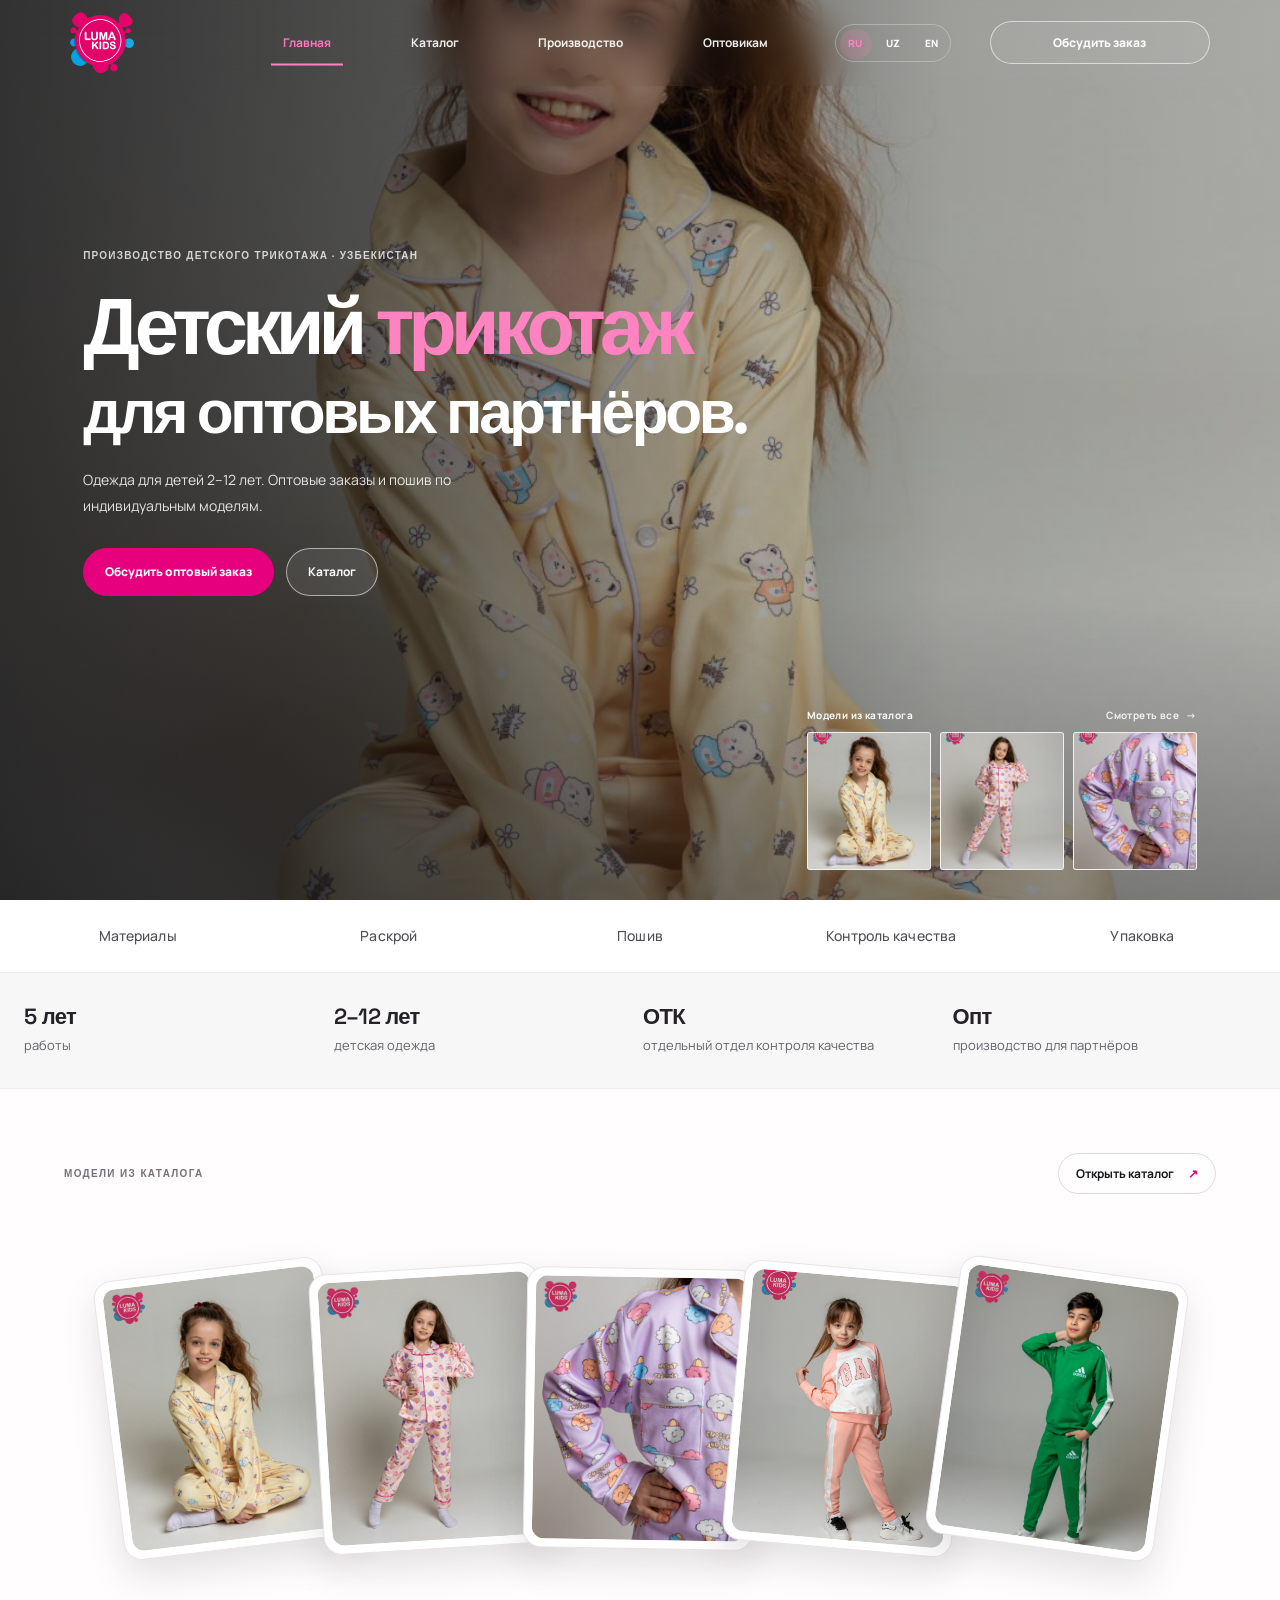
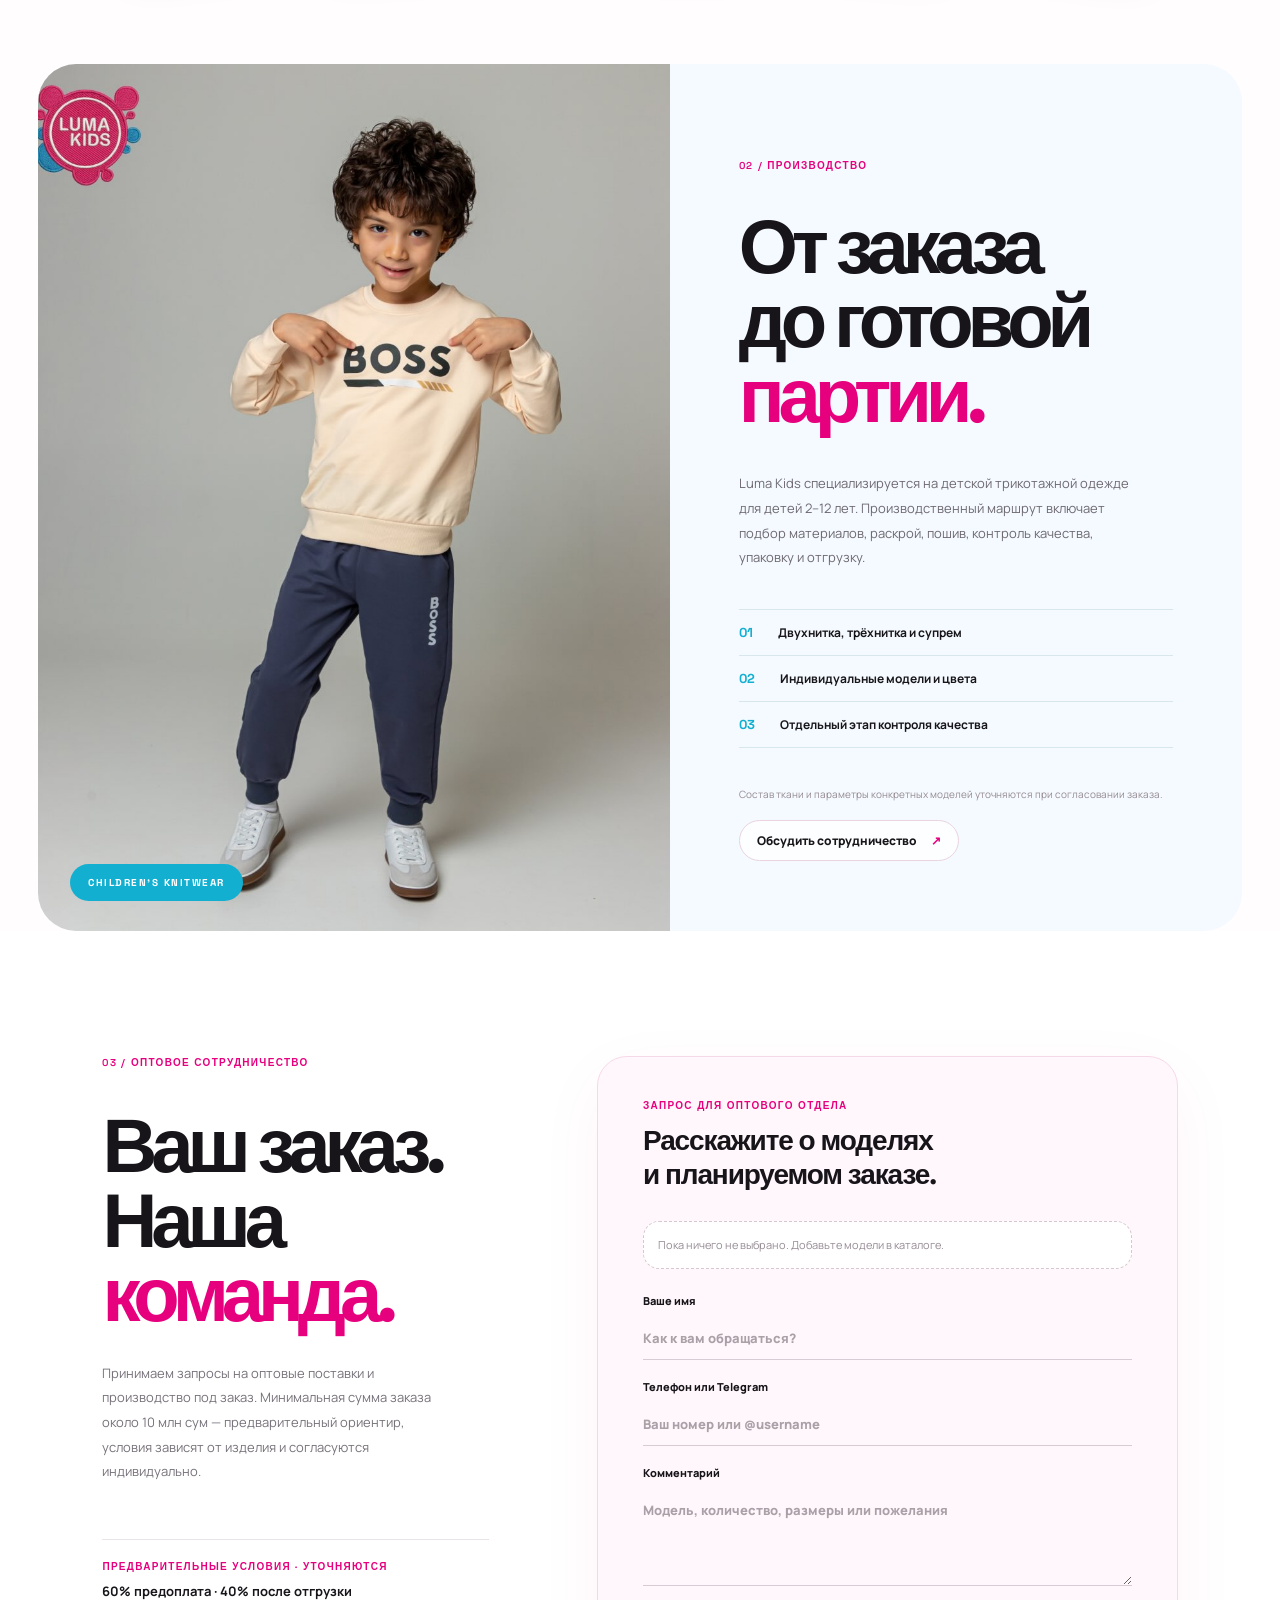
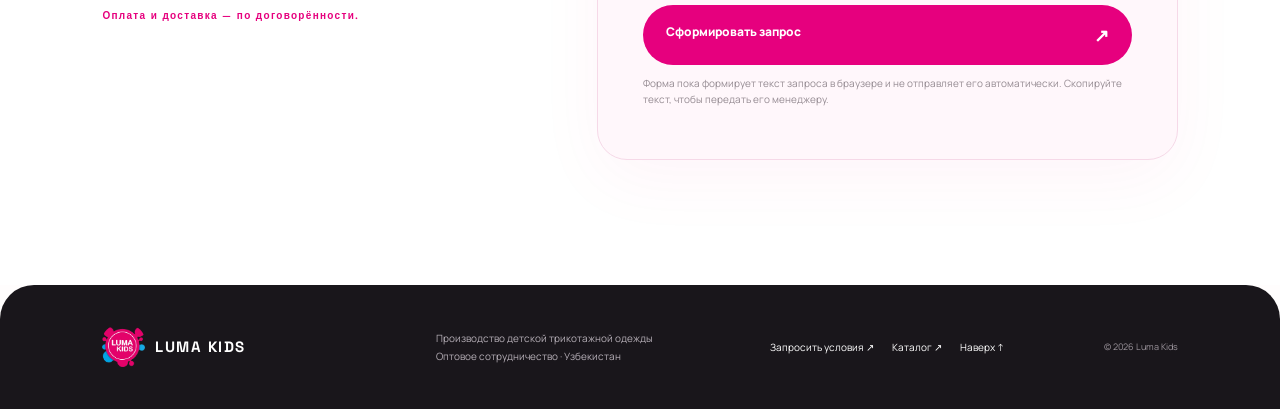
==== commit 73152dcf: "header" ====
--- a/index.html
+++ b/index.html
@@ -11,7 +11,7 @@
 </head>
 <body class="home-page">
   <div class="scroll-progress" aria-hidden="true"></div>
-  <header class="masthead" id="top"><a class="brand" href="#top"><img src="./public/images/logo.JPG" alt="Luma Kids"></a><nav class="nav" id="nav"><a href="#top" aria-current="page">Главная</a><a href="./catalog.html">Каталог</a><a href="#studio">Производство</a><a href="#wholesale">Оптовикам</a><div class="language-switch" role="group" aria-label="Язык сайта"><button type="button" data-language="ru" aria-pressed="true">RU</button><button type="button" data-language="uz" aria-pressed="false">UZ</button><button type="button" data-language="en" aria-pressed="false">EN</button></div></nav><a class="header-cta" href="#wholesale">Обсудить заказ</a><button class="menu-toggle" aria-label="Открыть меню" aria-expanded="false"><i></i><i></i></button></header>
+  <header class="masthead" id="top"><a class="brand" href="#top"><img src="./public/images/logo.webp" alt="Luma Kids"></a><nav class="nav" id="nav"><a href="#top" aria-current="page">Главная</a><a href="./catalog.html">Каталог</a><a href="#studio">Производство</a><a href="#wholesale">Оптовикам</a><div class="language-switch" role="group" aria-label="Язык сайта"><button type="button" data-language="ru" aria-pressed="true">RU</button><button type="button" data-language="uz" aria-pressed="false">UZ</button><button type="button" data-language="en" aria-pressed="false">EN</button></div></nav><a class="header-cta" href="#wholesale">Обсудить заказ</a><button class="menu-toggle" aria-label="Открыть меню" aria-expanded="false"><i></i><i></i></button></header>
   <main>
     <section class="hero hero-fullscreen"><img class="hero-video-poster" src="./public/images/17861036598580539.jpg" alt="" aria-hidden="true"><video class="hero-video" muted loop playsinline preload="none" poster="./public/images/17861036598580539.jpg" aria-hidden="true" tabindex="-1"><source src="./public/videos/6460117-sd_960_540_25fps.mp4" type="video/mp4"></video><div class="hero-scrim" aria-hidden="true"></div><div class="hero-content"><div class="hero-copy"><p class="overline">ПРОИЗВОДСТВО ДЕТСКОГО ТРИКОТАЖА · УЗБЕКИСТАН</p><h1>Детский <em>трикотаж</em><br><span>для оптовых партнёров.</span></h1><p class="hero-description">Одежда для детей 2–12 лет. Оптовые заказы и пошив по индивидуальным моделям.</p><div class="hero-actions"><a class="hero-primary" href="#wholesale">Обсудить оптовый заказ</a><a class="hero-secondary" href="./catalog.html">Каталог</a></div></div><div class="hero-catalog-preview"><div class="hero-preview-heading"><span>Модели из каталога</span><a href="./catalog.html">Смотреть все <span aria-hidden="true">→</span></a></div><div class="hero-preview-images"><a href="./catalog.html" aria-label="Перейти в каталог моделей"><img src="./public/images/17861036598580539.jpg" alt="Детская пижама светлого цвета" fetchpriority="high" decoding="async"></a><a href="./catalog.html" aria-label="Перейти в каталог моделей"><img src="./public/images/17872721088487035.jpg" alt="Детская пижама розового цвета" loading="eager" decoding="async"></a><a href="./catalog.html" aria-label="Перейти в каталог моделей"><img src="./public/images/17860733421585008.jpg" alt="Детская одежда с цветным принтом" loading="eager" decoding="async"></a></div></div></div></section>
     <section class="process-strip" aria-label="Этапы производства"><div class="process-strip-inner"><span>Материалы</span><span>Раскрой</span><span>Пошив</span><span>Контроль качества</span><span>Упаковка</span></div></section>
@@ -23,7 +23,7 @@
     <section class="studio" id="studio"><div class="studio-image"><img src="./public/images/17855690934636164.jpg" alt="Пример детской одежды"><span>CHILDREN’S KNITWEAR</span></div><div class="studio-copy"><p class="eyebrow">02 / ПРОИЗВОДСТВО</p><h2>От заказа<br>до готовой<br><em>партии.</em></h2><p class="studio-text">Luma Kids специализируется на детской трикотажной одежде для детей 2–12 лет. Производственный маршрут включает подбор материалов, раскрой, пошив, контроль качества, упаковку и отгрузку.</p><div class="studio-points"><div><b>01</b><span>Двухнитка, трёхнитка и супрем</span></div><div><b>02</b><span>Индивидуальные модели и цвета</span></div><div><b>03</b><span>Отдельный этап контроля качества</span></div></div><p class="form-note">Состав ткани и параметры конкретных моделей уточняются при согласовании заказа.</p><a class="text-link" href="#wholesale">Обсудить сотрудничество <span>↗</span></a></div></section>
     <section class="wholesale section" id="wholesale"><div class="wholesale-intro"><p class="eyebrow">03 / ОПТОВОЕ СОТРУДНИЧЕСТВО</p><h2>Ваш заказ.<br>Наша<br><em>команда.</em></h2><p>Принимаем запросы на оптовые поставки и производство под заказ. Минимальная сумма заказа около 10 млн сум — предварительный ориентир, условия зависят от изделия и согласуются индивидуально.</p><div class="contact-note"><span>ПРЕДВАРИТЕЛЬНЫЕ УСЛОВИЯ · УТОЧНЯЮТСЯ</span><b>60% предоплата · 40% после отгрузки</b><span>Оплата и доставка — по договорённости.</span></div></div><form class="lead-form" id="leadForm"><div class="form-heading"><span>ЗАПРОС ДЛЯ ОПТОВОГО ОТДЕЛА</span><b>Расскажите о моделях<br>и планируемом заказе.</b></div><div class="selected-models" id="selectedModels"><p>Пока ничего не выбрано. Добавьте модели в каталоге.</p></div><label>Ваше имя<input name="name" placeholder="Как к вам обращаться?" required></label><label>Телефон или Telegram<input name="contact" placeholder="Ваш номер или @username" required></label><label>Комментарий<textarea name="message" rows="4" placeholder="Модель, количество, размеры или пожелания"></textarea></label><button class="submit-btn" type="submit">Сформировать запрос <span>↗</span></button><p class="form-note">Форма пока формирует текст запроса в браузере и не отправляет его автоматически. Скопируйте текст, чтобы передать его менеджеру.</p><div class="form-result" id="formResult" hidden></div></form></section>
   </main>
-  <footer class="footer"><a class="footer-brand" href="#top"><img src="./public/images/logo.JPG" alt=""> LUMA KIDS</a><p>Производство детской трикотажной одежды<br>Оптовое сотрудничество · Узбекистан</p><div class="footer-links"><a href="#wholesale">Запросить условия ↗</a><a href="./catalog.html">Каталог ↗</a><a href="#top">Наверх ↑</a></div><small>© <span id="year"></span> Luma Kids</small></footer>
+  <footer class="footer"><a class="footer-brand" href="#top"><img src="./public/images/logo.webp" alt=""> LUMA KIDS</a><p>Производство детской трикотажной одежды<br>Оптовое сотрудничество · Узбекистан</p><div class="footer-links"><a href="#wholesale">Запросить условия ↗</a><a href="./catalog.html">Каталог ↗</a><a href="#top">Наверх ↑</a></div><small>© <span id="year"></span> Luma Kids</small></footer>
   <dialog class="product-dialog" id="productDialog"><button class="dialog-close" type="button" aria-label="Закрыть">×</button><div id="dialogContent"></div></dialog>
   <script src="./js/app.js"></script>
 </body>
--- a/css/styles.css
+++ b/css/styles.css
@@ -574,13 +574,15 @@
 @media(prefers-reduced-motion:reduce){.catalog-page .masthead .nav a,.catalog-page .masthead .header-cta{transition:none}.catalog-page .masthead .header-cta:hover,.catalog-page .masthead .header-cta:focus-visible{transform:none}}
 
 /* Shared RU / UZ / EN selector styling for both headers. */
-.language-switch{display:flex;align-items:center;gap:2px;padding:3px;border:1px solid rgba(255,255,255,.28);border-radius:999px;flex:none}
-.language-switch button{min-width:32px;min-height:30px;padding:0 7px;border:0;border-radius:999px;background:transparent;color:inherit;font-size:10px;font-weight:800;cursor:pointer;user-select:none;-webkit-user-select:none;caret-color:transparent;transition:background-color .18s ease,color .18s ease}
-.language-switch button[aria-pressed="true"]{background:rgba(255,131,193,.16);color:#ff83c1}
-.language-switch button:hover{background:rgba(255,255,255,.14)}
+.language-switch{position:relative;isolation:isolate;display:flex;align-items:center;gap:2px;padding:3px;border:1px solid rgba(255,255,255,.28);border-radius:999px;flex:none}
+.language-switch::before{content:"";position:absolute;z-index:0;left:0;top:0;width:var(--language-indicator-width,32px);height:var(--language-indicator-height,30px);border-radius:999px;background:rgba(255,131,193,.16);transform:translate(var(--language-indicator-x,3px),var(--language-indicator-y,3px));transition:transform .24s cubic-bezier(.2,.7,.2,1),width .24s cubic-bezier(.2,.7,.2,1),height .24s cubic-bezier(.2,.7,.2,1);pointer-events:none}
+.language-switch button{position:relative;z-index:1;min-width:32px;min-height:30px;padding:0 7px;border:0;border-radius:999px;background:transparent;color:inherit;font-size:10px;font-weight:800;cursor:pointer;user-select:none;-webkit-user-select:none;caret-color:transparent;transition:color .18s ease}
+.language-switch button[aria-pressed="true"]{background:transparent;color:#ff83c1}
+.language-switch button:hover{background:transparent}
 .language-switch button:focus-visible{outline:2px solid currentColor;outline-offset:2px}
 .masthead.is-scrolled .language-switch{border-color:rgba(25,21,25,.18);color:var(--ink)}
-.masthead.is-scrolled .language-switch button[aria-pressed="true"]{background:#fce4f0;color:var(--pink)}
+.masthead.is-scrolled .language-switch::before{background:#fce4f0}
+.masthead.is-scrolled .language-switch button[aria-pressed="true"]{color:var(--pink)}
 /* Catalog language labels follow the transparent and glass header contrast. */
 .catalog-page .masthead .language-switch button{color:#fff}
 .catalog-page .masthead .language-switch button[aria-pressed="true"]{color:#ff83c1}
@@ -592,7 +594,7 @@
 input:not([type="button"]):not([type="submit"]):not([type="reset"]),textarea{cursor:text!important}
 @media(max-width:900px){.language-switch button{min-width:29px;padding-inline:5px}}
 @media(max-width:650px){.language-switch{align-self:flex-start;margin:8px 12px 4px;color:#fff}.masthead.is-scrolled .language-switch{color:var(--ink)}.language-switch button{min-width:42px;min-height:40px;font-size:11px}.language-switch button:focus-visible{outline-offset:1px}}
-@media(prefers-reduced-motion:reduce){.language-switch button{transition:none}}
+@media(prefers-reduced-motion:reduce){.language-switch::before,.language-switch button{transition:none}}
 @media(min-width:1250px){
   .home-page .masthead .nav,.catalog-page .masthead .nav{width:680px;flex:0 0 680px;justify-content:space-between;gap:12px}
   .language-switch{width:116px;justify-content:space-between}
@@ -627,3 +629,43 @@
 .catalog-page .catalog-enter{animation:catalog-enter .62s cubic-bezier(.2,.7,.2,1) var(--catalog-enter-delay,0ms) both}
 @keyframes catalog-enter{from{opacity:0;filter:blur(7px);translate:0 10px}to{opacity:1;filter:blur(0);translate:0 0}}
 @media(prefers-reduced-motion:reduce){.catalog-page .catalog-enter{animation:none;opacity:1;filter:none;translate:none}}
+
+/* Keep the home header controls aligned with the catalog header. */
+.home-page .masthead{display:grid;grid-template-columns:1fr auto 1fr;gap:clamp(18px,3vw,42px)}
+.home-page .masthead .brand{justify-self:start}
+.home-page .masthead .nav{position:static;display:flex;justify-self:center;align-items:center;gap:clamp(16px,2.2vw,30px)}
+.home-page .masthead .header-cta{justify-self:end}
+@media(max-width:900px){.home-page .masthead{padding-inline:4%;gap:18px}.home-page .masthead .nav{gap:clamp(12px,1.8vw,18px);font-size:11px}.home-page .masthead .header-cta{padding-inline:15px;font-size:11px}}
+@media(max-width:650px){
+  .home-page .masthead,.home-page .masthead.is-scrolled{grid-template-columns:auto 1fr auto;gap:10px;padding-inline:18px}
+  .home-page .masthead .header-cta{grid-column:2;grid-row:1;justify-self:end;margin-left:0;padding-inline:13px;font-size:10px}
+  .home-page .masthead .menu-toggle{grid-column:3;grid-row:1;display:block;flex:0 0 38px;padding:8px}
+  .home-page .masthead .nav{position:absolute;top:calc(100% - 1px);left:14px;right:14px;display:none;align-items:stretch;gap:4px;padding:12px;border:1px solid rgba(255,255,255,.12);border-radius:0 0 16px 16px;background:rgba(18,17,19,.94);box-shadow:0 16px 32px rgba(15,12,16,.12);-webkit-backdrop-filter:blur(16px);backdrop-filter:blur(16px)}
+  .home-page .masthead .nav.open{display:flex}
+  .home-page .masthead.is-scrolled .nav{top:calc(100% - 1px);background:rgba(255,255,255,.94);border-color:rgba(25,21,25,.08)}
+  .home-page .masthead .nav a,.home-page .masthead.is-scrolled .nav a{padding:12px 14px;border:1px solid transparent;border-radius:9px;background:transparent;color:#fff;font-size:13px}
+  .home-page .masthead.is-scrolled .nav a{color:var(--ink)}
+  .home-page .masthead .nav a[aria-current="page"]{color:#ff83c1}
+  .home-page .masthead.is-scrolled .nav a[aria-current="page"]{color:var(--pink)}
+  .home-page .masthead .nav a[aria-current="page"]::after{display:none}
+  .home-page .masthead .nav a:hover,.home-page .masthead .nav a:focus-visible{border-color:rgba(255,255,255,.36);background:rgba(255,255,255,.09);color:#fff}
+  .home-page .masthead.is-scrolled .nav a:hover,.home-page .masthead.is-scrolled .nav a:focus-visible{border-color:rgba(23,21,26,.13);background:rgba(23,21,26,.045);color:var(--ink)}
+  .home-page .masthead .nav a[aria-current="page"]:hover,.home-page .masthead .nav a[aria-current="page"]:focus-visible{color:#ff83c1}
+  .home-page .masthead.is-scrolled .nav a[aria-current="page"]:hover,.home-page .masthead.is-scrolled .nav a[aria-current="page"]:focus-visible{color:var(--pink)}
+}
+@media(max-width:360px){.home-page .masthead,.home-page .masthead.is-scrolled{padding-inline:13px;gap:7px}.home-page .masthead .header-cta{padding-inline:10px;font-size:9px}.home-page .masthead .menu-toggle{flex-basis:34px;padding:5px}}
+
+@media(min-width:651px){.home-page .masthead .nav,.catalog-page .masthead .nav{position:relative}}
+.home-page .masthead .nav a[aria-current]::after,.catalog-page .masthead .nav a[aria-current]::after{opacity:0}
+.nav-indicator{position:absolute;top:0;left:0;z-index:2;width:0;height:2px;background:#ff83c1;pointer-events:none;transition:width .32s cubic-bezier(.2,.7,.2,1),transform .32s cubic-bezier(.2,.7,.2,1)}
+.masthead.is-scrolled .nav-indicator{background:var(--pink)}
+main{view-transition-name:page-content}
+.masthead{view-transition-name:site-header}
+.footer{view-transition-name:site-footer}
+::view-transition-old(page-content){animation:route-fade-out .16s ease both}
+::view-transition-new(page-content){animation:route-fade-in .24s ease both}
+.route-enter{animation:route-fade-in .24s ease both}
+@keyframes route-fade-out{to{opacity:0;transform:translateY(-5px)}}
+@keyframes route-fade-in{from{opacity:0;transform:translateY(7px)}to{opacity:1;transform:translateY(0)}}
+@media(max-width:650px){.nav-indicator{display:none}}
+@media(prefers-reduced-motion:reduce){.nav-indicator,.route-enter{transition:none;animation:none}::view-transition-old(page-content),::view-transition-new(page-content){animation:none}}
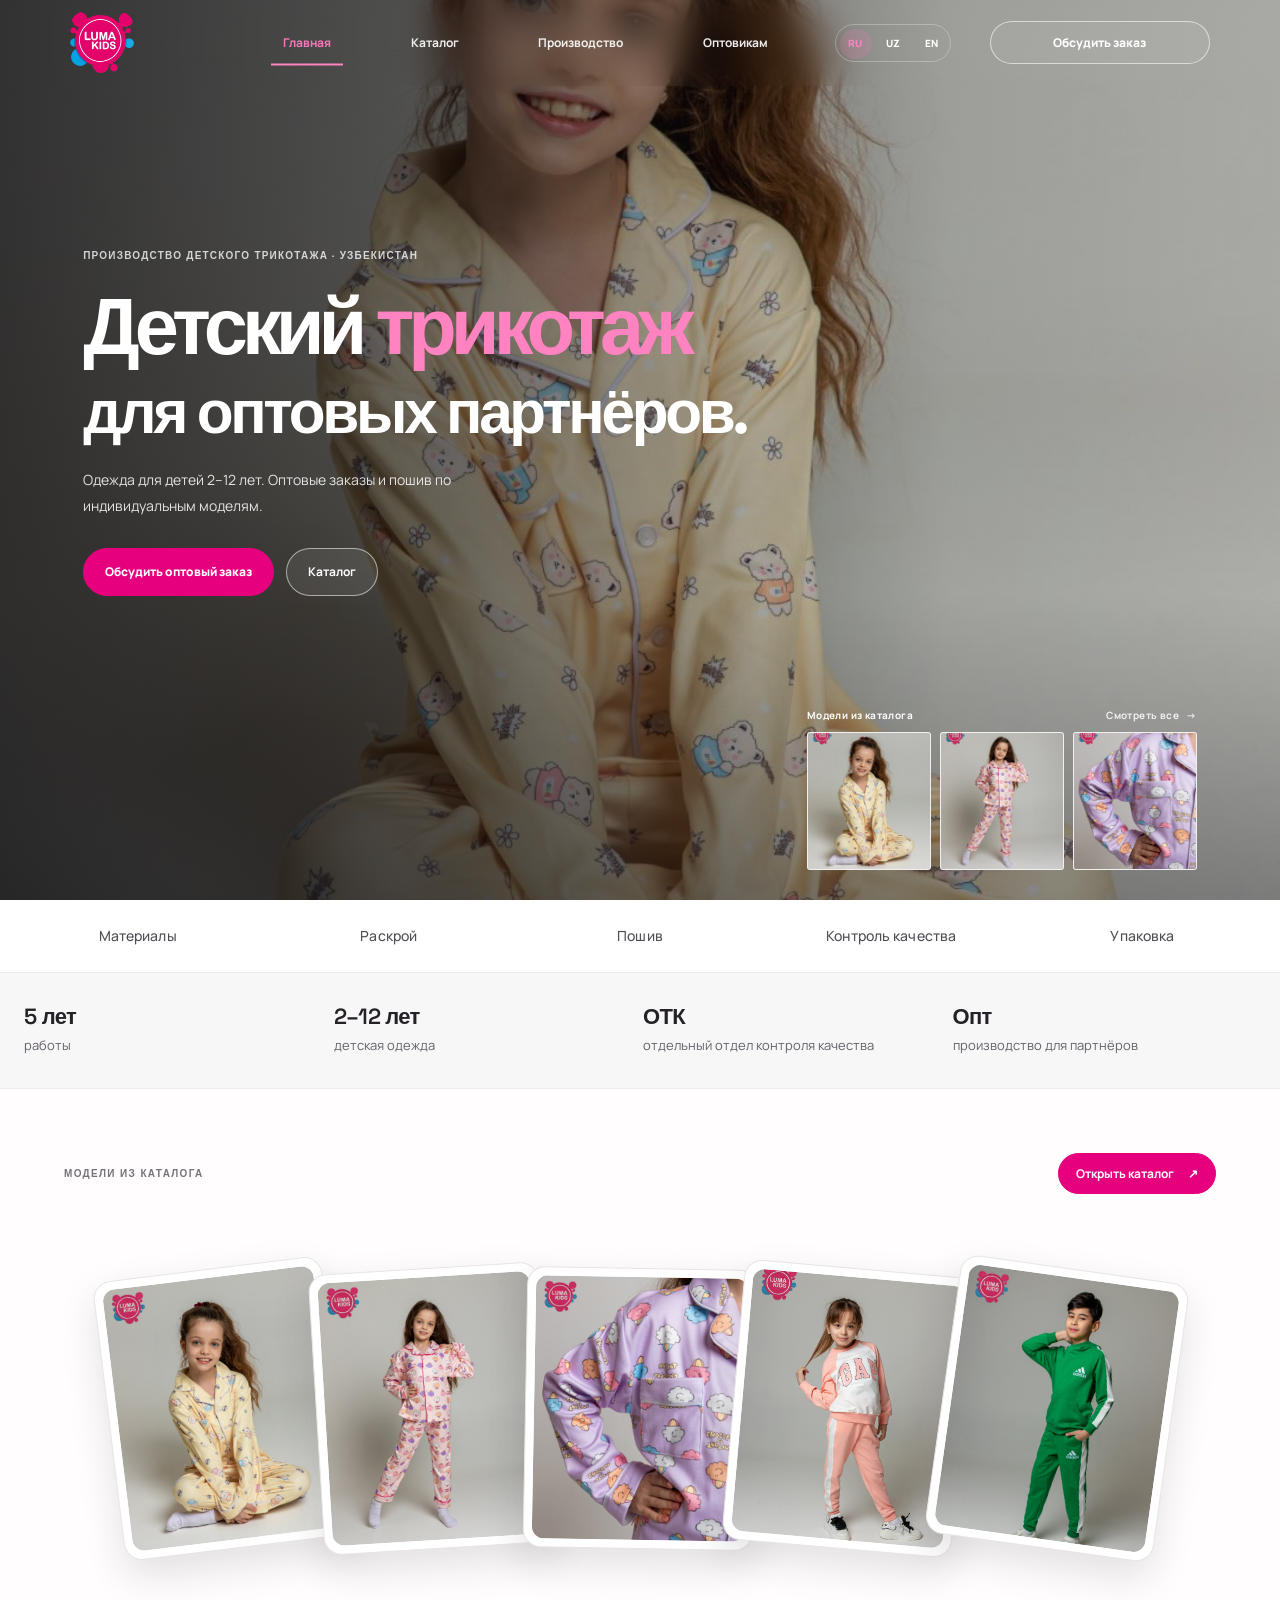
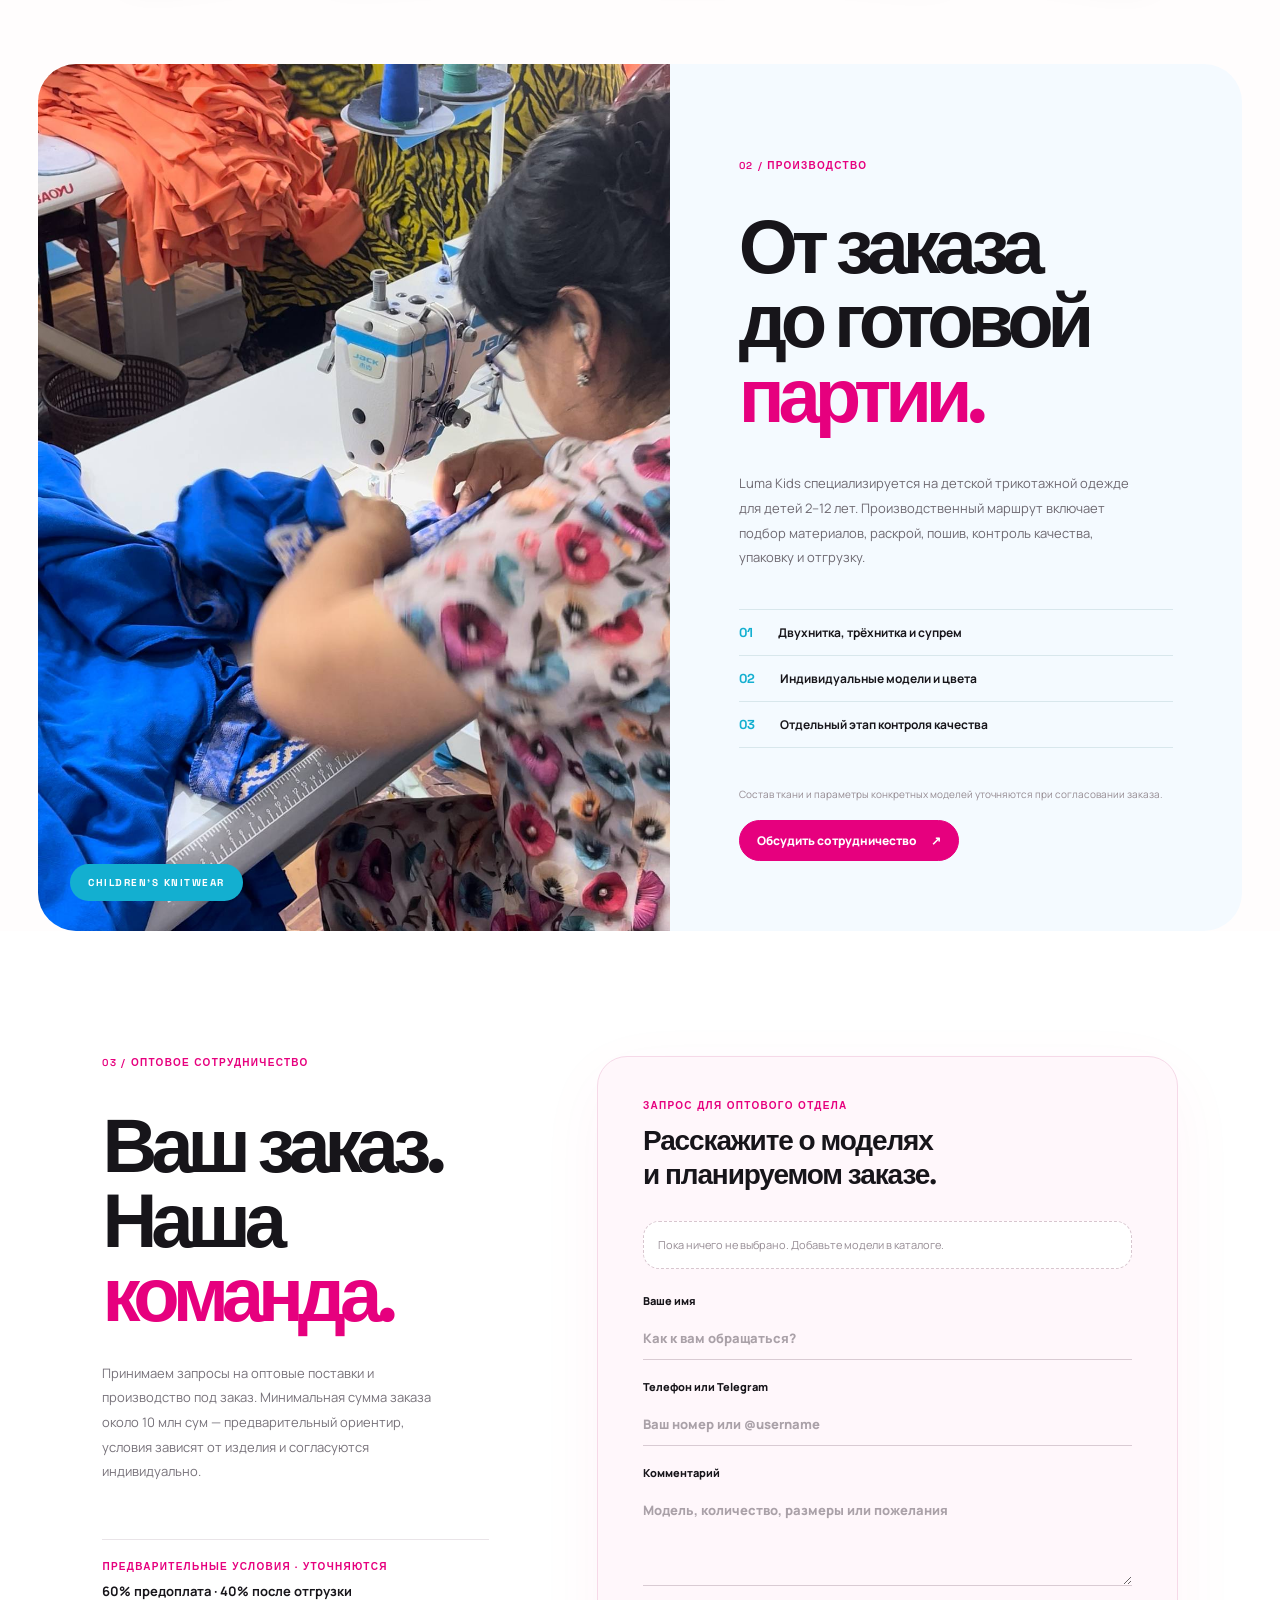
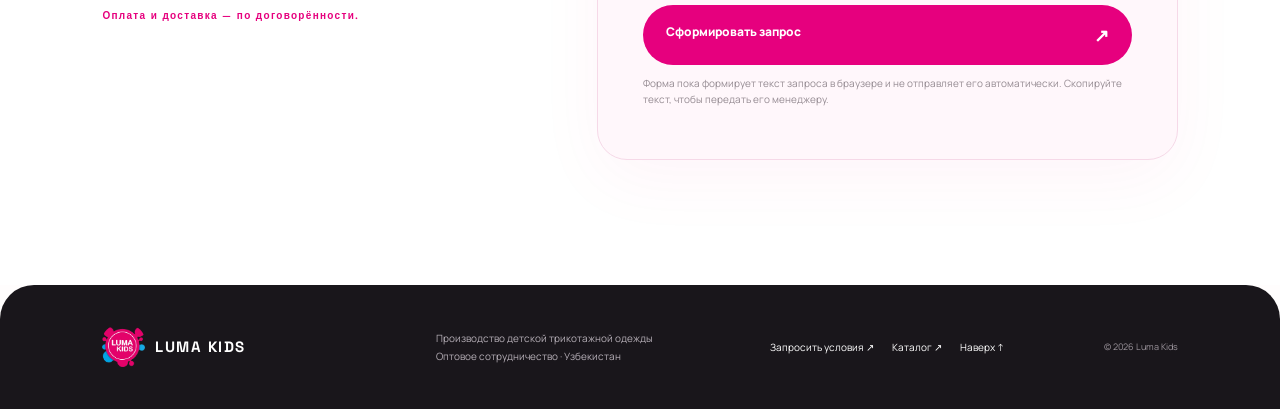
==== commit 03e78ded: "corrections and mobile" ====
--- a/index.html
+++ b/index.html
@@ -20,7 +20,7 @@
       <div class="featured-cards-header"><p class="eyebrow">МОДЕЛИ ИЗ КАТАЛОГА</p><a class="featured-catalog-link" href="./catalog.html">Открыть каталог <span aria-hidden="true">↗</span></a></div>
       <div class="featured-cards-stage" id="featuredCards"></div>
     </section>
-    <section class="studio" id="studio"><div class="studio-image"><img src="./public/images/17855690934636164.jpg" alt="Пример детской одежды"><span>CHILDREN’S KNITWEAR</span></div><div class="studio-copy"><p class="eyebrow">02 / ПРОИЗВОДСТВО</p><h2>От заказа<br>до готовой<br><em>партии.</em></h2><p class="studio-text">Luma Kids специализируется на детской трикотажной одежде для детей 2–12 лет. Производственный маршрут включает подбор материалов, раскрой, пошив, контроль качества, упаковку и отгрузку.</p><div class="studio-points"><div><b>01</b><span>Двухнитка, трёхнитка и супрем</span></div><div><b>02</b><span>Индивидуальные модели и цвета</span></div><div><b>03</b><span>Отдельный этап контроля качества</span></div></div><p class="form-note">Состав ткани и параметры конкретных моделей уточняются при согласовании заказа.</p><a class="text-link" href="#wholesale">Обсудить сотрудничество <span>↗</span></a></div></section>
+    <section class="studio" id="studio"><div class="studio-image"><img src="./public/images/production-process.jpg" alt="Пример детской одежды"><span>CHILDREN’S KNITWEAR</span></div><div class="studio-copy"><p class="eyebrow">02 / ПРОИЗВОДСТВО</p><h2>От заказа<br>до готовой<br><em>партии.</em></h2><p class="studio-text">Luma Kids специализируется на детской трикотажной одежде для детей 2–12 лет. Производственный маршрут включает подбор материалов, раскрой, пошив, контроль качества, упаковку и отгрузку.</p><div class="studio-points"><div><b>01</b><span>Двухнитка, трёхнитка и супрем</span></div><div><b>02</b><span>Индивидуальные модели и цвета</span></div><div><b>03</b><span>Отдельный этап контроля качества</span></div></div><p class="form-note">Состав ткани и параметры конкретных моделей уточняются при согласовании заказа.</p><a class="text-link" href="#wholesale">Обсудить сотрудничество <span>↗</span></a></div></section>
     <section class="wholesale section" id="wholesale"><div class="wholesale-intro"><p class="eyebrow">03 / ОПТОВОЕ СОТРУДНИЧЕСТВО</p><h2>Ваш заказ.<br>Наша<br><em>команда.</em></h2><p>Принимаем запросы на оптовые поставки и производство под заказ. Минимальная сумма заказа около 10 млн сум — предварительный ориентир, условия зависят от изделия и согласуются индивидуально.</p><div class="contact-note"><span>ПРЕДВАРИТЕЛЬНЫЕ УСЛОВИЯ · УТОЧНЯЮТСЯ</span><b>60% предоплата · 40% после отгрузки</b><span>Оплата и доставка — по договорённости.</span></div></div><form class="lead-form" id="leadForm"><div class="form-heading"><span>ЗАПРОС ДЛЯ ОПТОВОГО ОТДЕЛА</span><b>Расскажите о моделях<br>и планируемом заказе.</b></div><div class="selected-models" id="selectedModels"><p>Пока ничего не выбрано. Добавьте модели в каталоге.</p></div><label>Ваше имя<input name="name" placeholder="Как к вам обращаться?" required></label><label>Телефон или Telegram<input name="contact" placeholder="Ваш номер или @username" required></label><label>Комментарий<textarea name="message" rows="4" placeholder="Модель, количество, размеры или пожелания"></textarea></label><button class="submit-btn" type="submit">Сформировать запрос <span>↗</span></button><p class="form-note">Форма пока формирует текст запроса в браузере и не отправляет его автоматически. Скопируйте текст, чтобы передать его менеджеру.</p><div class="form-result" id="formResult" hidden></div></form></section>
   </main>
   <footer class="footer"><a class="footer-brand" href="#top"><img src="./public/images/logo.webp" alt=""> LUMA KIDS</a><p>Производство детской трикотажной одежды<br>Оптовое сотрудничество · Узбекистан</p><div class="footer-links"><a href="#wholesale">Запросить условия ↗</a><a href="./catalog.html">Каталог ↗</a><a href="#top">Наверх ↑</a></div><small>© <span id="year"></span> Luma Kids</small></footer>
--- a/css/styles.css
+++ b/css/styles.css
@@ -372,14 +372,18 @@
 .featured-cards.section{padding:64px 0 76px;overflow:visible;background:#fffdfd}
 .featured-cards-header{display:flex;align-items:center;justify-content:space-between;gap:20px;width:min(1240px,90%);margin:0 auto 34px}
 .featured-cards-header .eyebrow{color:#77727a}
-.featured-catalog-link{display:inline-flex;align-items:center;justify-content:center;gap:14px;padding:11px 17px;border:1px solid #ead3df;border-radius:999px;background:rgba(255,255,255,.78);color:var(--ink);font-size:12px;font-weight:700;transition:color .2s ease,background-color .2s ease,border-color .2s ease,box-shadow .2s ease,transform .2s ease}
-.featured-catalog-link span{color:var(--pink);transition:color .2s ease,transform .2s ease}
-.featured-catalog-link:hover,.featured-catalog-link:focus-visible{color:#fff;background:var(--pink);border-color:var(--pink);box-shadow:0 5px 16px rgba(230,0,126,.2);transform:translateY(-1px)}
-.featured-catalog-link:hover span,.featured-catalog-link:focus-visible span{color:#fff;transform:translate(2px,-1px)}
-.studio-copy>.text-link{display:inline-flex;align-items:center;justify-content:center;gap:14px;margin-top:8px;padding:11px 17px;border:1px solid #ead3df;border-radius:999px;background:rgba(255,255,255,.78);color:var(--ink);text-decoration:none;transition:color .2s ease,background-color .2s ease,border-color .2s ease,box-shadow .2s ease,transform .2s ease}
-.studio-copy>.text-link span{margin-left:0;color:var(--pink);transition:color .2s ease,transform .2s ease}
-.studio-copy>.text-link:hover,.studio-copy>.text-link:focus-visible{color:#fff;background:var(--pink);border-color:var(--pink);box-shadow:0 5px 16px rgba(230,0,126,.2);transform:translateY(-1px)}
-.studio-copy>.text-link:hover span,.studio-copy>.text-link:focus-visible span{color:#fff;transform:translate(2px,-1px)}
+.featured-catalog-link{display:inline-flex;align-items:center;justify-content:center;gap:14px;padding:11px 17px;border:1px solid var(--pink);border-radius:999px;background:var(--pink);color:#fff;font-size:12px;font-weight:700;transition:background .25s ease,box-shadow .3s ease,transform .3s var(--ease-out)}
+.featured-catalog-link span{color:#fff;transition:transform .3s var(--ease-out)}
+.featured-catalog-link:hover,.featured-catalog-link:focus-visible{background:#bd0068;box-shadow:0 13px 28px #e6007e35;transform:translateY(-3px)}
+.featured-catalog-link:hover span,.featured-catalog-link:focus-visible span{transform:translate(2px,-1px)}
+.featured-catalog-link:active{transform:scale(.985)}
+@media(prefers-reduced-motion:reduce){.featured-catalog-link,.featured-catalog-link span{transition:none}.featured-catalog-link:hover,.featured-catalog-link:focus-visible,.featured-catalog-link:active{transform:none}}
+.studio-copy>.text-link{display:inline-flex;align-items:center;justify-content:center;gap:14px;margin-top:8px;padding:11px 17px;border:1px solid var(--pink);border-radius:999px;background:var(--pink);color:#fff;text-decoration:none;transition:background .25s ease,box-shadow .3s ease,transform .3s var(--ease-out)}
+.studio-copy>.text-link span{margin-left:0;color:#fff;transition:transform .3s var(--ease-out)}
+.studio-copy>.text-link:hover,.studio-copy>.text-link:focus-visible{background:#bd0068;box-shadow:0 13px 28px #e6007e35;transform:translateY(-3px)}
+.studio-copy>.text-link:hover span,.studio-copy>.text-link:focus-visible span{transform:translate(2px,-1px)}
+.studio-copy>.text-link:active{transform:scale(.985)}
+@media(prefers-reduced-motion:reduce){.studio-copy>.text-link,.studio-copy>.text-link span{transition:none}.studio-copy>.text-link:hover,.studio-copy>.text-link:focus-visible,.studio-copy>.text-link:active{transform:none}}
 .featured-cards-stage{display:flex;align-items:center;justify-content:center;width:min(1240px,92%);min-height:360px;margin:0 auto;padding:34px 0;isolation:isolate}
 .featured-card{position:relative;z-index:var(--card-index);display:block;flex:0 1 clamp(160px,18vw,235px);aspect-ratio:.82;min-width:0;margin-left:-22px;overflow:hidden;padding:8px;border:1px solid #e9e4e8;border-radius:18px;background:#fff;box-shadow:0 16px 38px rgba(36,28,35,.13);translate:0 0;rotate:var(--card-angle);transform:scale(1);animation:featured-card-float 7.5s ease-in-out infinite;transition:transform .58s cubic-bezier(.2,.7,.2,1),margin .58s cubic-bezier(.2,.7,.2,1),box-shadow .58s ease;outline-offset:5px}
 .featured-card:first-child{margin-left:0}
@@ -507,9 +511,9 @@
 .catalog-page .masthead .header-cta:hover,.catalog-page .masthead .header-cta:focus-visible{color:#fff;background:var(--pink);border-color:var(--pink);box-shadow:0 5px 16px rgba(230,0,126,.2);transform:translateY(-1px)}
 .catalog-page .catalog-results{padding-bottom:60px}
 .catalog-page .catalog-selection-bar{position:static;bottom:auto;margin:36px auto 0}
-.catalog-page .masthead .brand img{width:58px;height:58px;border-radius:13px;object-fit:contain;background:#fff;box-shadow:0 3px 12px rgba(15,12,16,.12)}
+.catalog-page .masthead .brand img{width:58px;height:58px;object-fit:contain}
 @media(max-width:650px){.catalog-page .masthead .nav{background:rgba(18,17,19,.94);border-color:rgba(255,255,255,.12)}.catalog-page .masthead.is-scrolled .nav{background:rgba(255,255,255,.94);border-color:rgba(25,21,25,.08)}.catalog-page .masthead .nav a,.catalog-page .masthead.is-scrolled .nav a{border:1px solid transparent;background:transparent;color:#fff}.catalog-page .masthead.is-scrolled .nav a{color:var(--ink)}.catalog-page .masthead .nav a:hover,.catalog-page .masthead .nav a:focus-visible{border-color:rgba(255,255,255,.36);background:rgba(255,255,255,.09);color:#fff}.catalog-page .masthead.is-scrolled .nav a:hover,.catalog-page .masthead.is-scrolled .nav a:focus-visible{border-color:rgba(23,21,26,.13);background:rgba(23,21,26,.045);color:var(--ink)}.catalog-page .masthead .nav a[aria-current="page"],.catalog-page .masthead.is-scrolled .nav a[aria-current="page"]{background:transparent}.catalog-page .masthead .nav a[aria-current="page"]:hover,.catalog-page .masthead .nav a[aria-current="page"]:focus-visible{color:#ff83c1}.catalog-page .masthead.is-scrolled .nav a[aria-current="page"]:hover,.catalog-page .masthead.is-scrolled .nav a[aria-current="page"]:focus-visible{color:var(--pink)}}
-@media(max-width:650px){.catalog-page .catalog-results{padding-bottom:48px}.catalog-page .catalog-selection-bar{margin-top:28px}.catalog-page .masthead .brand img{width:52px;height:52px;border-radius:11px}}
+@media(max-width:650px){.catalog-page .catalog-results{padding-bottom:48px}.catalog-page .catalog-selection-bar{margin-top:28px}.catalog-page .masthead .brand img{width:52px;height:52px}}
 
 .catalog-page .shopper-toggle{position:fixed;right:clamp(18px,4vw,42px);bottom:calc(22px + env(safe-area-inset-bottom));z-index:30;display:grid;place-items:center;width:58px;height:58px;padding:0;border:1px solid #d90076;border-radius:50%;background:var(--pink);color:#fff;box-shadow:0 10px 28px rgba(65,14,44,.24);cursor:pointer;transition:background .2s ease;animation:shopper-float 5s linear infinite}
 .catalog-page .shopper-toggle:hover{background:#bd0068}
@@ -567,10 +571,10 @@
 @media(prefers-reduced-motion:reduce){.catalog-page .catalog-results .product-card .select-btn{transition:none}.catalog-page .catalog-results .product-card .select-btn:hover,.catalog-page .catalog-results .product-card .select-btn:focus-visible{transform:none}}
 
 /* Keep catalog browsing focused on the models. */
-.catalog-page .catalog-hero,.catalog-page .catalog-hero-content{min-height:430px}
+.catalog-page .catalog-hero,.catalog-page .catalog-hero-content{height:430px;min-height:0}
 .catalog-page .catalog-filter-bar .catalog-tools{display:block;width:min(760px,100%)}
-@media(max-width:900px){.catalog-page .catalog-hero,.catalog-page .catalog-hero-content{min-height:470px}}
-@media(max-width:650px){.catalog-page .catalog-hero,.catalog-page .catalog-hero-content{min-height:560px}.catalog-page .catalog-filter-bar .catalog-tools{width:100%}}
+@media(max-width:900px){.catalog-page .catalog-hero,.catalog-page .catalog-hero-content{height:470px}}
+@media(max-width:650px){.catalog-page .catalog-hero,.catalog-page .catalog-hero-content{height:560px}.catalog-page .catalog-filter-bar .catalog-tools{width:100%}}
 @media(prefers-reduced-motion:reduce){.catalog-page .masthead .nav a,.catalog-page .masthead .header-cta{transition:none}.catalog-page .masthead .header-cta:hover,.catalog-page .masthead .header-cta:focus-visible{transform:none}}
 
 /* Shared RU / UZ / EN selector styling for both headers. */
@@ -627,7 +631,7 @@
 .home-page .masthead.is-scrolled .nav a[aria-current="location"]{color:var(--pink)}
 @media(max-width:650px){.home-page .masthead .nav a[aria-current="location"]{color:#ff83c1}.home-page .masthead.is-scrolled .nav a[aria-current="location"]{color:var(--pink)}}
 .catalog-page .catalog-enter{animation:catalog-enter .62s cubic-bezier(.2,.7,.2,1) var(--catalog-enter-delay,0ms) both}
-@keyframes catalog-enter{from{opacity:0;filter:blur(7px);translate:0 10px}to{opacity:1;filter:blur(0);translate:0 0}}
+@keyframes catalog-enter{from{opacity:0;translate:0 10px}to{opacity:1;translate:0 0}}
 @media(prefers-reduced-motion:reduce){.catalog-page .catalog-enter{animation:none;opacity:1;filter:none;translate:none}}
 
 /* Keep the home header controls aligned with the catalog header. */
@@ -669,3 +673,13 @@
 @keyframes route-fade-in{from{opacity:0;transform:translateY(7px)}to{opacity:1;transform:translateY(0)}}
 @media(max-width:650px){.nav-indicator{display:none}}
 @media(prefers-reduced-motion:reduce){.nav-indicator,.route-enter{transition:none;animation:none}::view-transition-old(page-content),::view-transition-new(page-content){animation:none}}
+
+@media(max-width:650px){
+  .home-page .masthead .menu-toggle,.catalog-page .masthead .menu-toggle{width:44px;height:44px;min-width:44px;flex-basis:44px;padding:10px}
+  .home-page .masthead .header-cta,.catalog-page .masthead .header-cta{min-height:44px;align-items:center}
+  .home-page .masthead .nav a,.catalog-page .masthead .nav a{min-height:44px;display:flex;align-items:center}
+  .language-switch,.language-switch button{min-height:44px}
+  .catalog-page .catalog-results .product-card .select-btn{min-height:44px}
+  .catalog-page .dialog-close,.catalog-page .shopper-close,.catalog-page .shopper-item button{width:44px;height:44px}
+  .footer-links a{min-height:40px;display:flex;align-items:center}
+}
